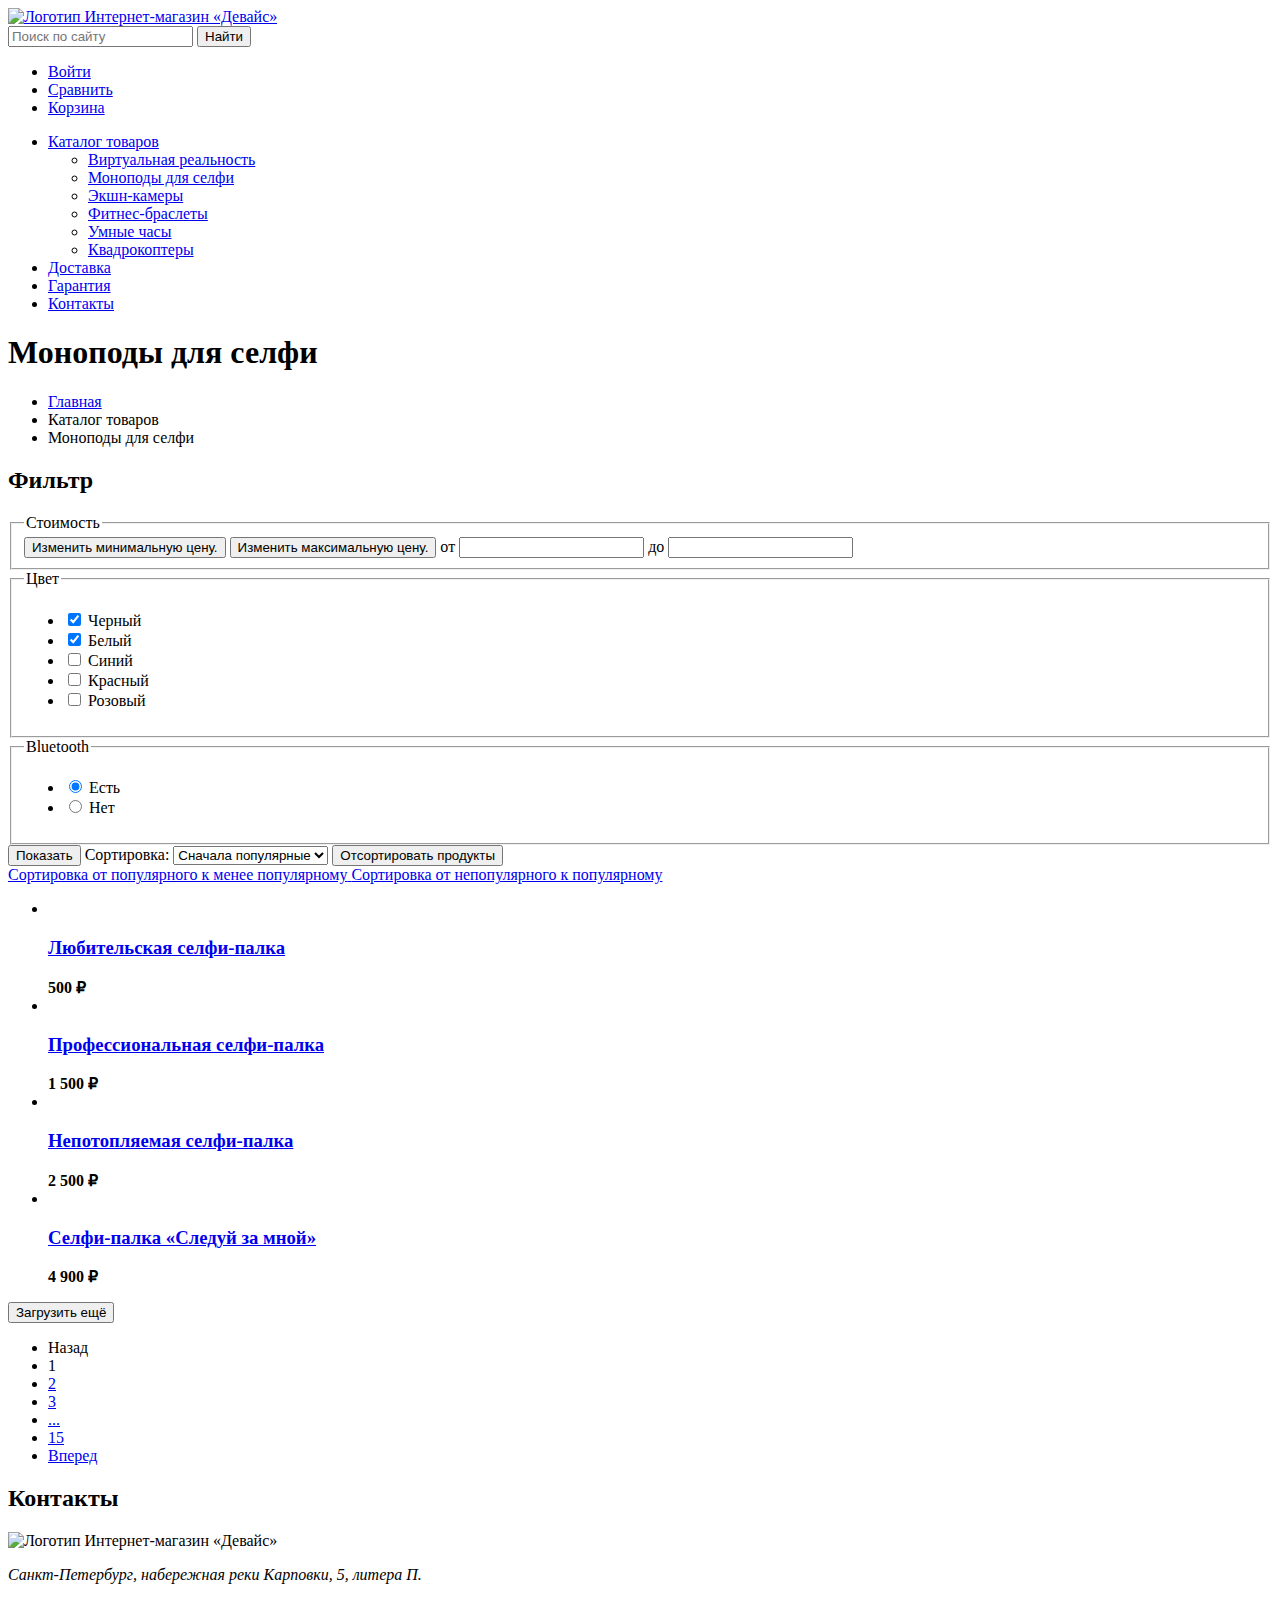
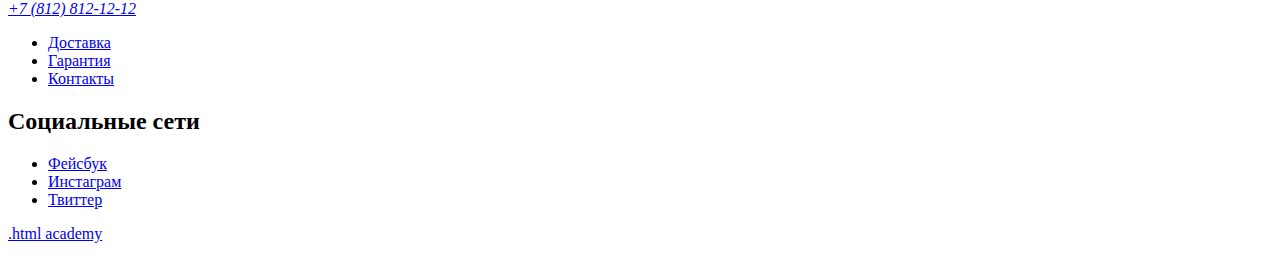
==== catalog.html @ d00ef2ab "Добавление разметки внутренней страницы" ====
<!DOCTYPE html>
<html lang="ru">
  <head>
    <meta charset="utf-8">
    <title>Каталог</title>
  </head>
  <body>
    <header>
      <a class="navigation-logo" href="index.html">
          <img class="page-header-logo" src="" alt="Логотип Интернет-магазин «Девайс»">
        </a>
      <div class="user-menu"> 
        <form>
          <input type="text" name="search" method="get" placeholder="Поиск по сайту">
          <button type="submit">Найти</button>
        </form>
        <ul>
          <li><a href="#">Войти</a></li>
          <li><a href="#">Сравнить</a></li>
          <li><a href="#">Корзина</a></li>
        </ul>
      </div>
      <nav class="main-menu">
        <ul>
          <li><a href="#">Каталог товаров</a></li>
            <ul>
              <li><a href="#">Виртуальная реальность</a></li>
              <li><a href="#">Моноподы для cелфи</a></li>
              <li><a href="#">Экшн-камеры</a></li>
              <li><a href="#">Фитнес-браслеты</a></li>
              <li><a href="#">Умные часы</a></li>
              <li><a href="#">Квадрокоптеры</a></li>
            </ul>
          <li><a href="#">Доставка</a></li>
          <li><a href="#">Гарантия</a></li>
          <li><a href="#">Контакты</a></li>
        </ul>
      </nav>
    </header>
    <main class="main-inner">
        <header class="inner-header">
            <h1 class="inner-header-title">Моноподы для селфи</h1>
            <ul class="breadcrumbs">
                <li class="breadcrumbs-item">
                  <a class="breadcrumbs-link" href="index.html">Главная</a>
                </li>
                <li class="breadcrumbs-item">
                  <a class="breadcrumbs-link">Каталог товаров</a>
                </li>
                <li class="breadcrumbs-item">
                    <a class="breadcrumbs-link">Моноподы для селфи</a>
                  </li>
              </ul>
          </header>
          <section class="catalog-products">
            <h2 class="filter">Фильтр</h2>
            <form class="catalog-filter" action="https://echo.htmlacademy.ru/" method="get">
                <fieldset class="catalog-filter-group">
                  <legend class="catalog-filter-title">Стоимость</legend>
                  <button class="range-toggle toggle-min" type="button">
                    <span class="visually-hidden">Изменить минимальную цену.</span>
                  </button>
                  <button class="range-toggle toggle-max" type="button">
                    <span class="visually-hidden">Изменить максимальную цену.</span>
                  </button>
      
                  <label class="catalog-filter-label">
                    от <input class="catalog-filter-input" type="number" name="min-price">
                  </label>
      
                  <label class="catalog-filter-label">
                    до <input class="catalog-filter-input" type="number" name="max-price">
                  </label>
                </fieldset>      
                <fieldset class="catalog-filter-group">
                  <legend class="catalog-filter-title">Цвет</legend>
                  <ul class="catalog-filter-list">
                    <li class="catalog-filter-item">
                      <label class="control">
                        <input class="visually-hidden control-input" type="checkbox" name="black" checked>
                        <span class="control-mark"></span>
                    <span class="control-label">Черный</span>
                      </label>
                    </li>
                    <li class="catalog-filter-item">
                      <label class="control">
                        <input class="visually-hidden control-input" type="checkbox" name="white" checked>
                        <span class="control-mark"></span>
                    <span class="control-label">Белый</span>
                      </label>
                    </li>
                    <li class="catalog-filter-item">
                      <label class="control">
                        <input class="visually-hidden control-input" type="checkbox" name="blue">
                        <span class="control-mark"></span>
                    <span class="control-label">Синий</span>
                      </label>
                    </li>
                    <li class="catalog-filter-item">
                      <label class="control">
                        <input class="visually-hidden control-input" type="checkbox" name="red">
                        <span class="control-mark"></span>
                    <span class="control-label">Красный</span>
                      </label>
                    </li>
                    <li class="catalog-filter-item">
                      <label class="control">
                        <input class="visually-hidden control-input" type="checkbox" name="pink">
                        <span class="control-mark"></span>
                    <span class="control-label">Розовый</span>
                      </label>
                    </li>
                  </ul>
                </fieldset>      
                <fieldset class="catalog-filter-group">
                  <legend class="catalog-filter-title">Bluetooth</legend>
                  <ul class="catalog-filter-list">
                    <li class="catalog-filter-item">
                      <label class="control">
                        <input class="visually-hidden control-input" type="radio" name="product-group" value="present" checked>
                        <span class="control-mark"></span>
                        <span class="control-label">Есть</span>
                      </label>
                    </li>
                    <li class="catalog-filter-item">
                      <label class="control">
                        <input class="visually-hidden control-input" type="radio" name="product-group" value="absent">
                        <span class="control-mark"></span>
                        <span class="control-label">Нет</span>
                      </label>
                    </li>
                  </ul>
                </fieldset>      
                <button class="button" type="submit">Показать</button>
                <form class="sorting-type">
                    <label class="visually-hidden" for="sorting">Сортировка:</label>
                    <select class="select-control" id="sorting" name="sorting">
                      <option value="popular">Сначала популярные</option>
                      <option value="cheap">Сначала дешёвое</option>
                      <option value="expensive">Сначала дорогое</option>
                    </select>
                    <button class="visually-hidden" type="submit">Отсортировать продукты</button>
                  </form>
                  <a href="#" class="button button-light">
                    <span class="visually-hidden">Сортировка от популярного к менее популярному</span>
                  </a>
                  <a class="button" href="#">
                    <span class="visually-hidden">Сортировка от непопулярного к популярному</span>
                  </a>
                  <ul class="product-list">
                    <li class="product-card">
                      <a class="product-card-link" href="product.html">
                        <img class="product-card-image" src="" alt="">
                        <h3 class="product-card-title">Любительская селфи-палка</h3>
                      </a>
                      <b class="product-card-price">500 ₽</b>
                    </li>
                    <li class="product-card">
                      <a class="product-card-link" href="#">
                        <img class="product-card-image" src="" alt="">
                        <h3 class="product-card-title">Профессиональная селфи-палка</h3>
                      </a>
                      <b class="product-card-price">1 500 ₽</b>
                    </li>
                    <li class="product-card">
                      <a class="product-card-link" href="#">
                        <img class="product-card-image" src="" alt="">
                        <h3 class="product-card-title">Непотопляемая селфи-палка</h3>
                      </a>
                      <b class="product-card-price">2 500 ₽</b>
                    </li>
                    <li class="product-card">
                      <a class="product-card-link" href="#">
                        <img class="product-card-image" src="" alt="">
                        <h3 class="product-card-title">Селфи-палка «Следуй за мной»</h3>
                      </a>
                      <b class="product-card-price">4 900 ₽</b>
                    </li>
                  </ul>
                  <button class="button pagination-show-more" type="button">Загрузить ещё</button>
                  <ul class="pagination">
                    <li class="pagination-item">
                      <a class="pagination-link pagination-prev pagination-disabled">
                        <span class="visually-hidden">Назад</span>
                      </a>
                    </li>
                    <li class="pagination-item">
                      <a class="pagination-link pagination-current">1</a>
                    </li>
                    <li class="pagination-item">
                      <a class="pagination-link" href="#">2</a>
                    </li>
                    <li class="pagination-item">
                      <a class="pagination-link" href="#">3</a>
                    </li>
                    <li class="pagination-item">
                      <a class="pagination-link" href="#">...</a>
                    </li>
                    <li class="pagination-item">
                      <a class="pagination-link" href="#">15</a>
                    </li>
                    <li class="pagination-item">
                      <a class="pagination-link pagination-next" href="#">
                        <span class="visually-hidden">Вперед</span>
                      </a>
                    </li>
                  </ul>
          </section>
    </main>      
    <footer class="page-footer">
      <section class="footer-contacts">
        <h2 class="visually-hidden">Контакты</h2>
        <img class="footer-contacts-logo" src="" alt="Логотип Интернет-магазин «Девайс»">
        <address class="footer-contacts-address">
          <p class="about-text">Санкт-Петербург, набережная реки Карповки, 5, литера П.</p>
          <a class="contacts-phone" href="tel:88128121212">+7 (812) 812-12-12</a>
        </address>
      </section>
      <section class="footer-menu">
        <ul>
          <li><a href="#">Доставка</a></li>
          <li><a href="#">Гарантия</a></li>
          <li><a href="#">Контакты</a></li>
        </ul>
      </section>
      <section class="footer-social">
        <h2 class="visually-hidden">Социальные сети</h2>
        <ul class="footer-social-list">
          <li class="footer-social-item">
            <a class="button" href="#">
              <span class="visually-hidden">Фейсбук</span>
            </a>
          </li>          
          <li class="footer-social-item">
            <a class="button" href="#">
              <span class="visually-hidden">Инстаграм</span>
            </a>
          </li>          
          <li class="footer-social-item">
            <a class="button" href="#">
              <span class="visually-hidden">Твиттер</span>
            </a>
          </li>
        </ul>
        <p class="about-text"><a class="htmlacademy-link" href="https://htmlacademy.ru/">.html academy</a></p>
      </section>
    </footer>
  </body>
</html>
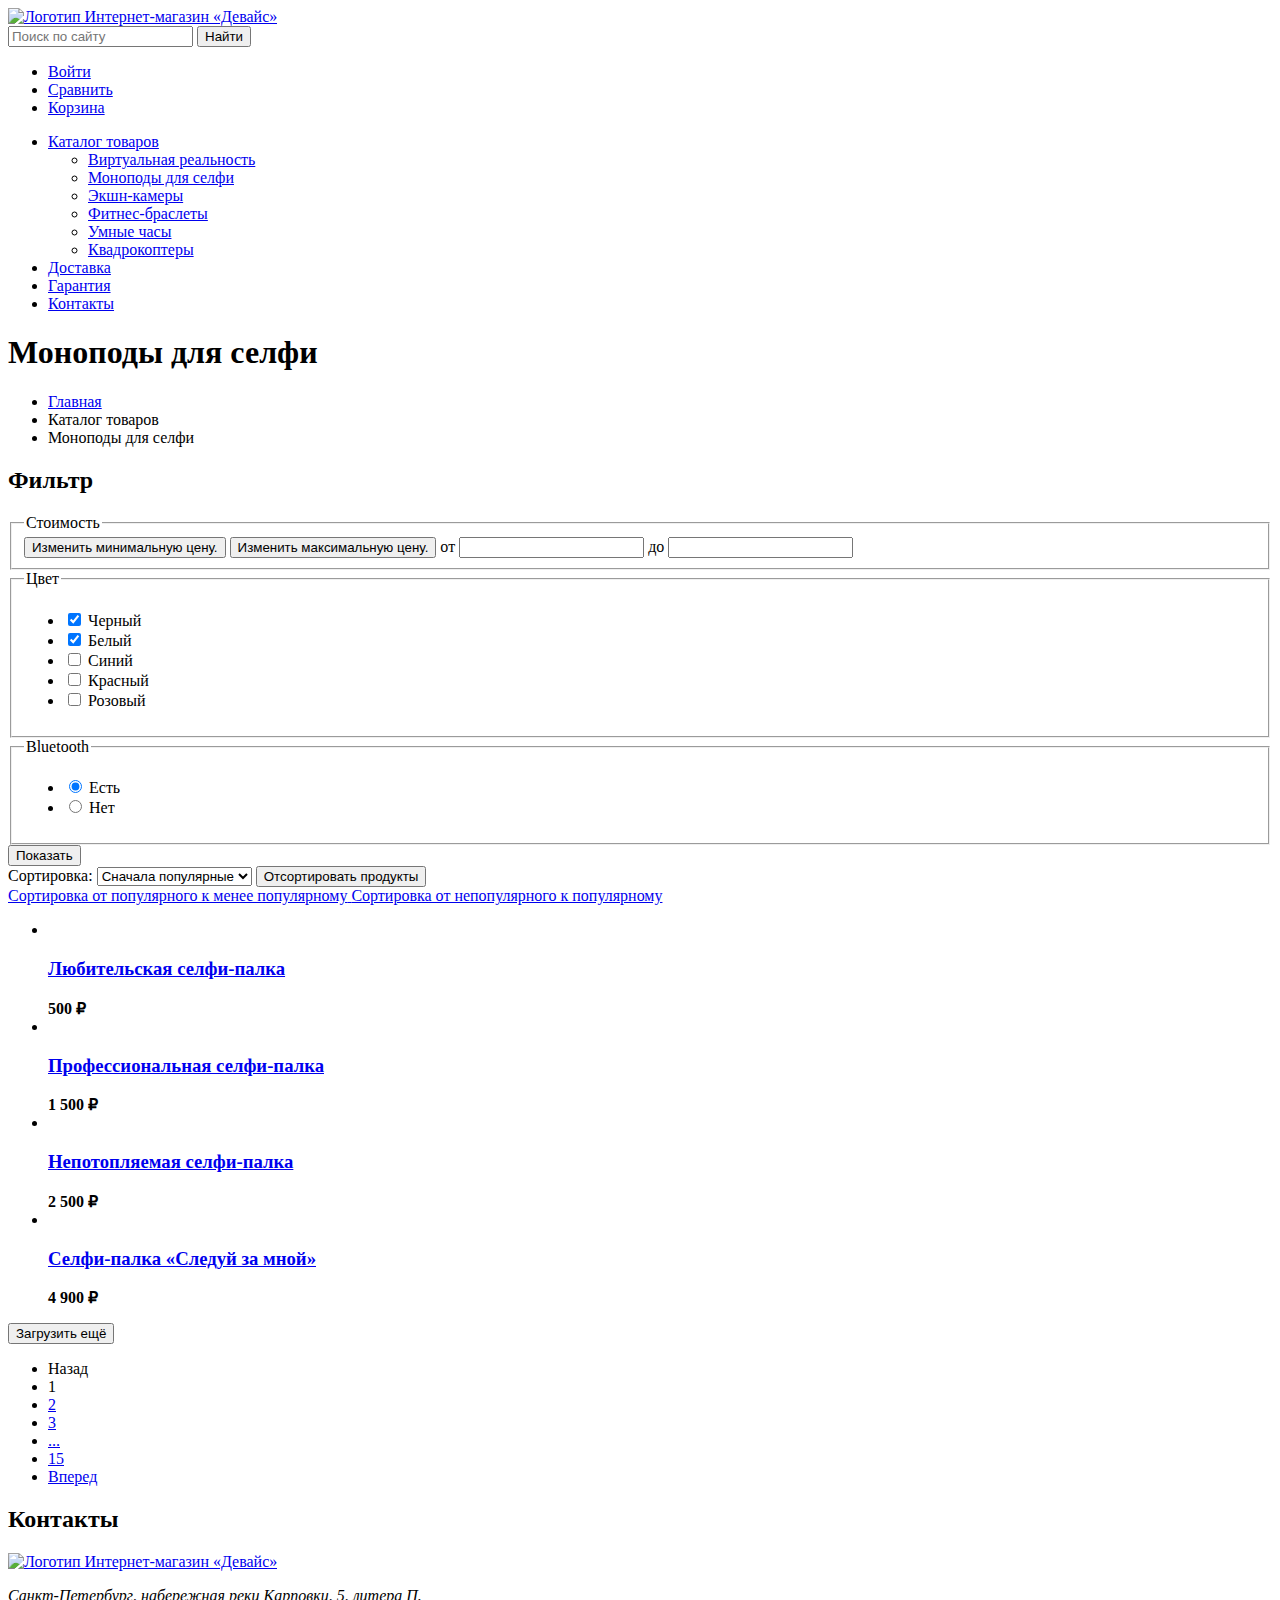
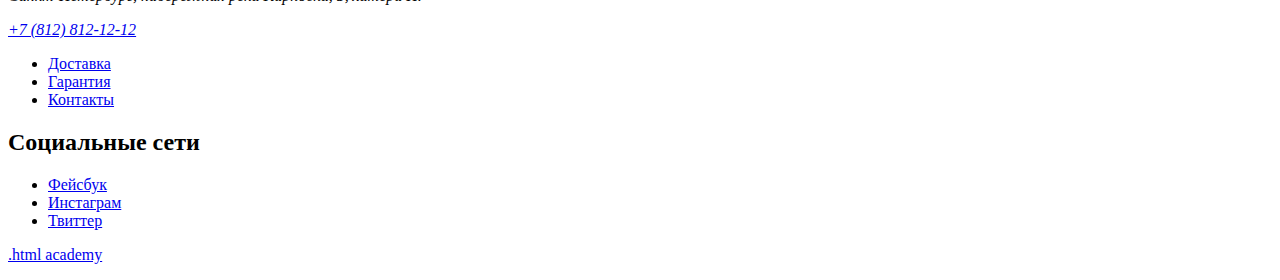
==== commit 7fd76ecc: "разметка внутренней страницы" ====
--- a/catalog.html
+++ b/catalog.html
@@ -11,7 +11,7 @@
         </a>
       <div class="user-menu"> 
         <form>
-          <input type="text" name="search" method="get" placeholder="Поиск по сайту">
+          <input type="search" name="search" placeholder="Поиск по сайту">
           <button type="submit">Найти</button>
         </form>
         <ul>
@@ -22,7 +22,7 @@
       </div>
       <nav class="main-menu">
         <ul>
-          <li><a href="#">Каталог товаров</a></li>
+          <li><a href="#">Каталог товаров</a>
             <ul>
               <li><a href="#">Виртуальная реальность</a></li>
               <li><a href="#">Моноподы для cелфи</a></li>
@@ -30,7 +30,7 @@
               <li><a href="#">Фитнес-браслеты</a></li>
               <li><a href="#">Умные часы</a></li>
               <li><a href="#">Квадрокоптеры</a></li>
-            </ul>
+            </ul></li>
           <li><a href="#">Доставка</a></li>
           <li><a href="#">Гарантия</a></li>
           <li><a href="#">Контакты</a></li>
@@ -132,6 +132,7 @@
                   </ul>
                 </fieldset>      
                 <button class="button" type="submit">Показать</button>
+              </form>
                 <form class="sorting-type">
                     <label class="visually-hidden" for="sorting">Сортировка:</label>
                     <select class="select-control" id="sorting" name="sorting">
@@ -210,7 +211,9 @@
     <footer class="page-footer">
       <section class="footer-contacts">
         <h2 class="visually-hidden">Контакты</h2>
-        <img class="footer-contacts-logo" src="" alt="Логотип Интернет-магазин «Девайс»">
+        <a class="navigation-logo" href="index.html">
+          <img class="page-header-logo" src="" alt="Логотип Интернет-магазин «Девайс»">
+        </a>
         <address class="footer-contacts-address">
           <p class="about-text">Санкт-Петербург, набережная реки Карповки, 5, литера П.</p>
           <a class="contacts-phone" href="tel:88128121212">+7 (812) 812-12-12</a>
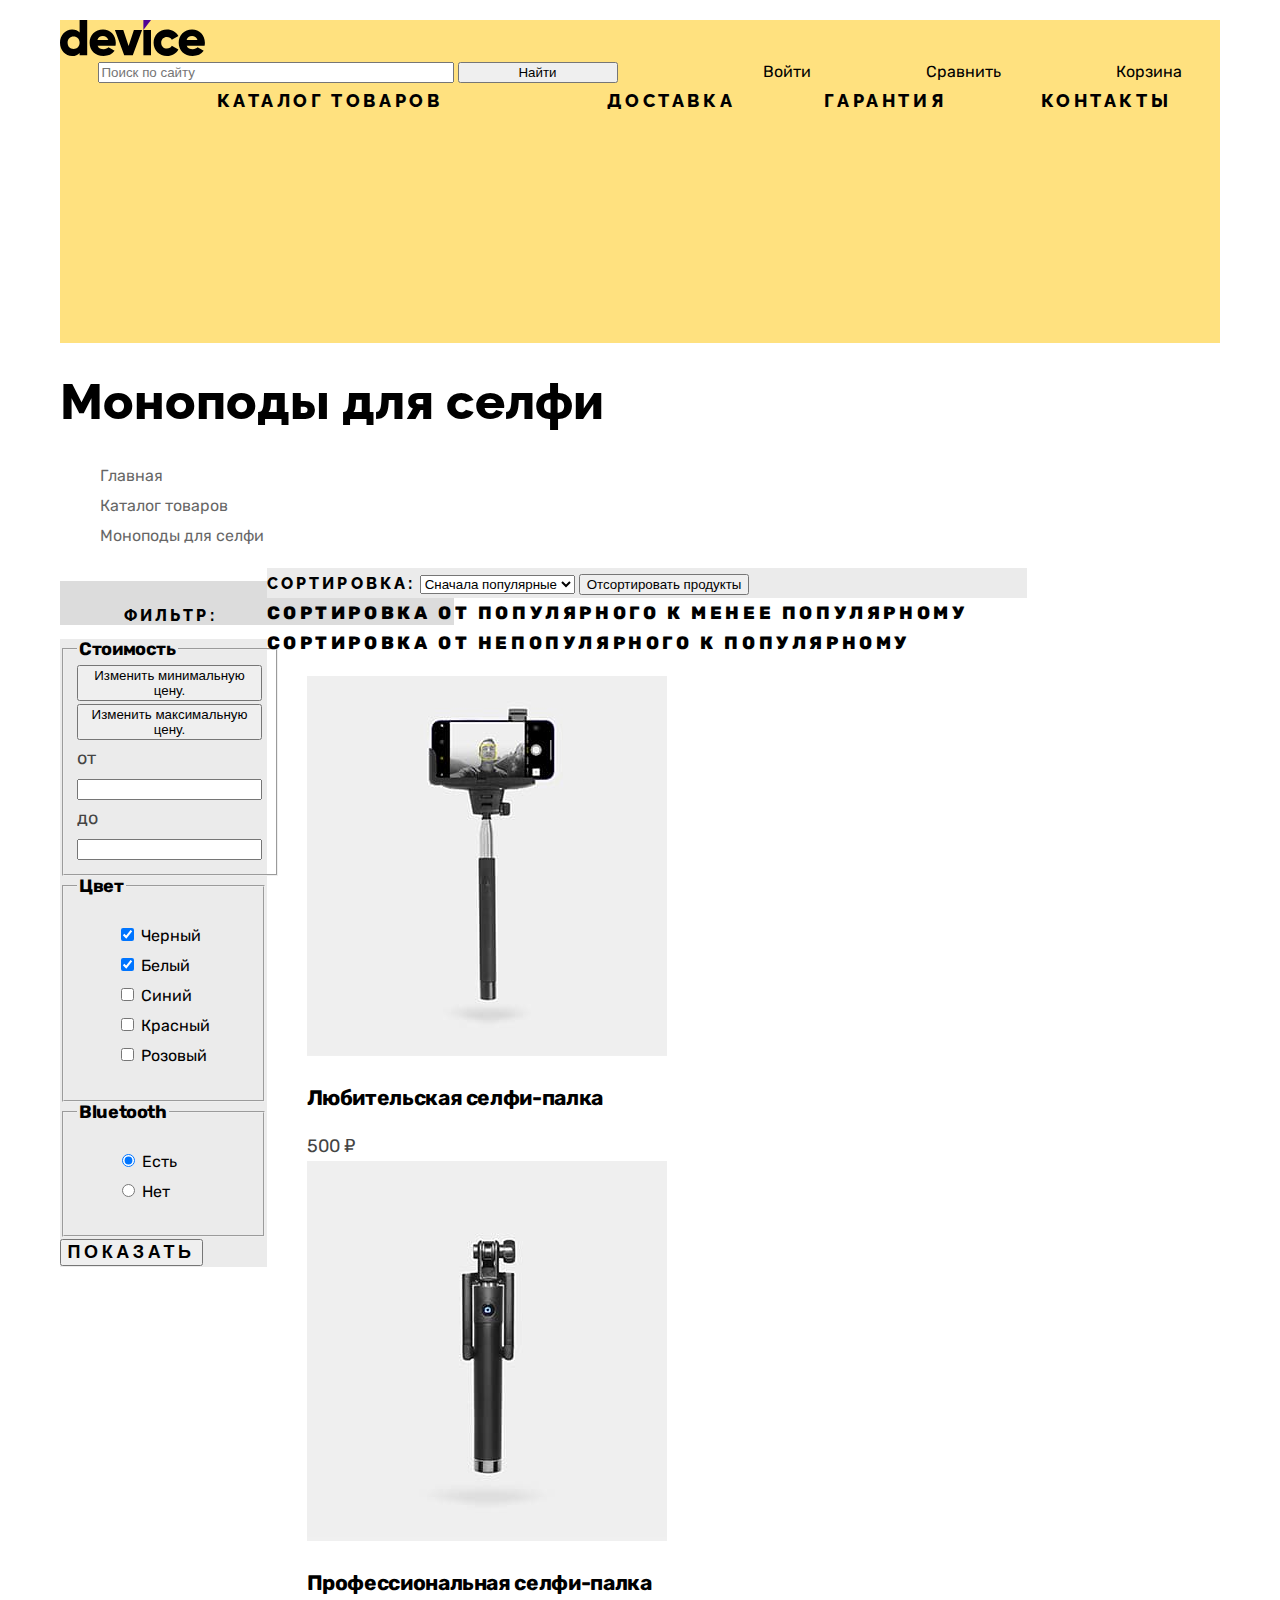
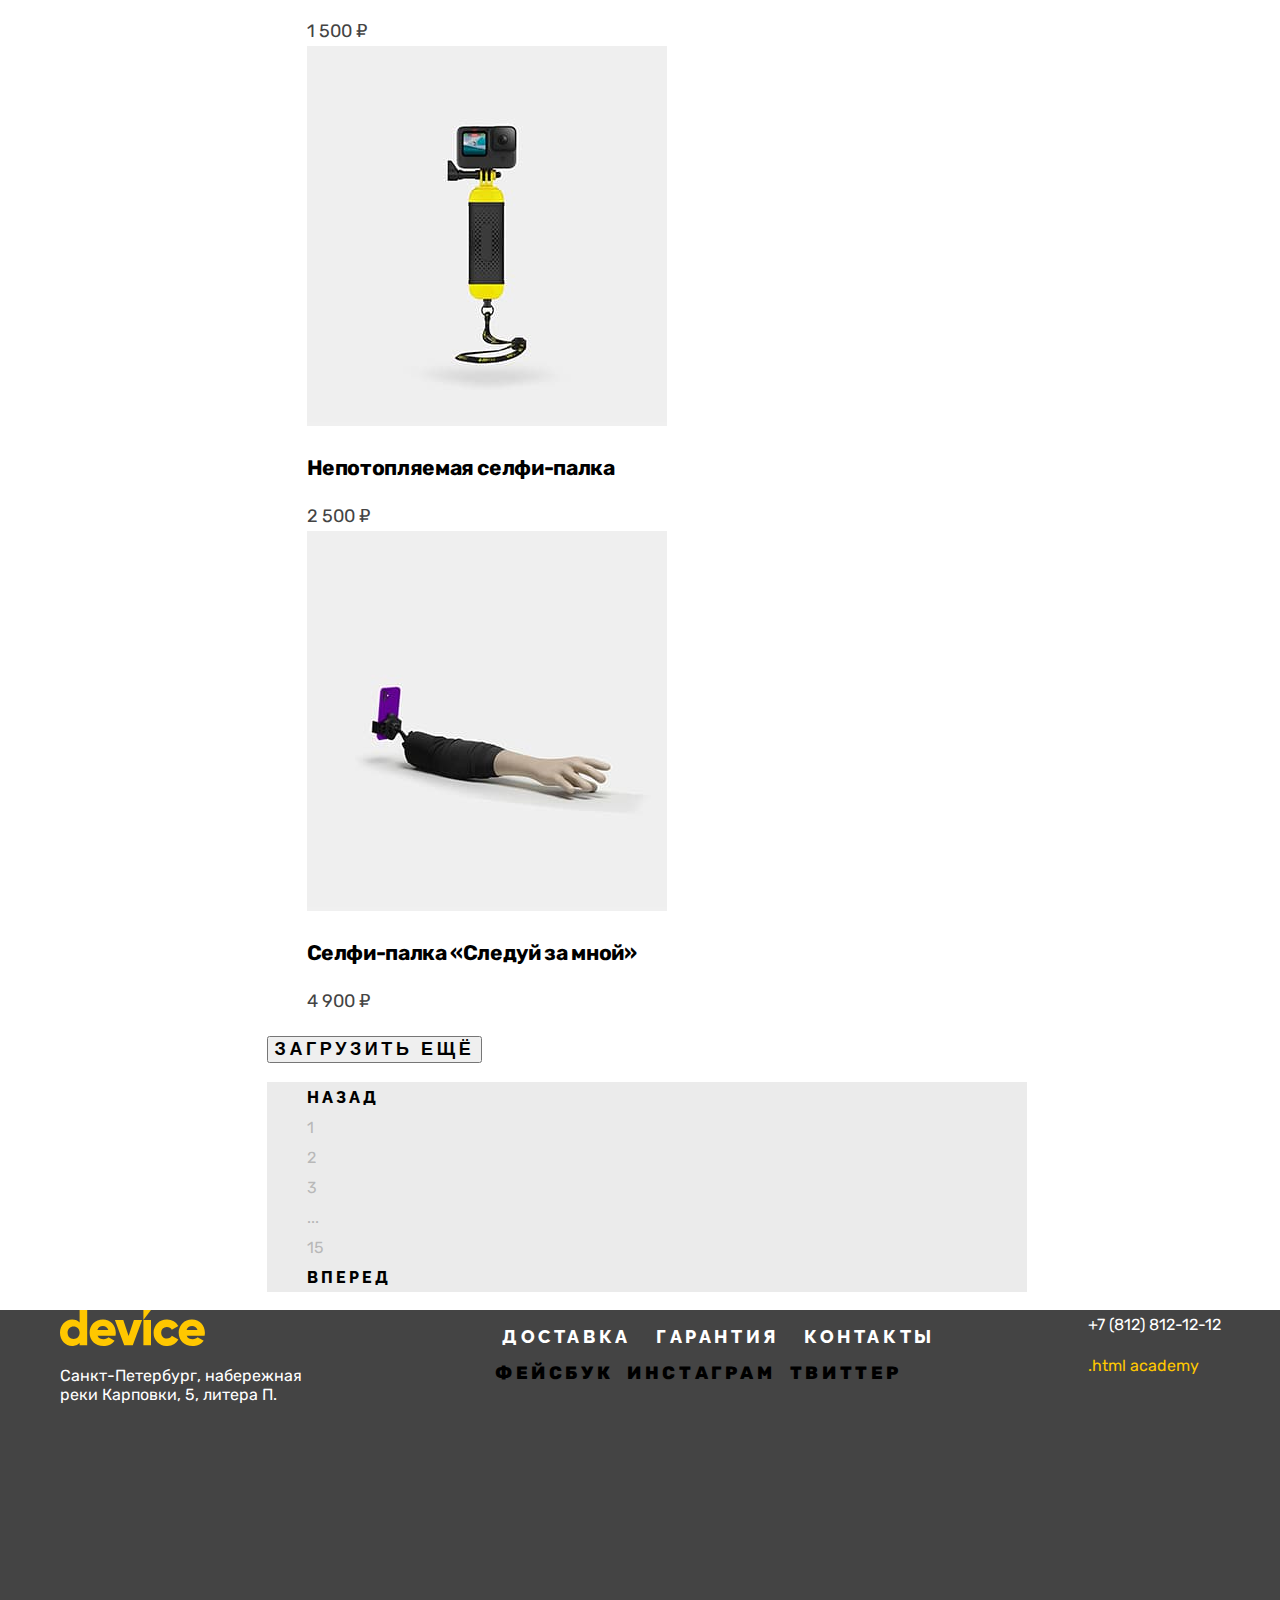
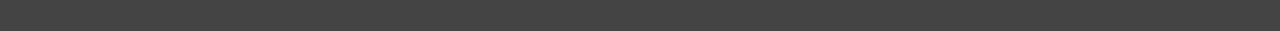
==== commit 56dee6f1: "Сетка страницы и крупных блоков на флексах для главной страницы, страницы каталога" ====
--- a/catalog.html
+++ b/catalog.html
@@ -2,42 +2,70 @@
 <html lang="ru">
   <head>
     <meta charset="utf-8">
+    <link rel="stylesheet" href="css/styles.css">
     <title>Каталог</title>
   </head>
   <body>
-    <header>
-      <a class="navigation-logo" href="index.html">
-          <img class="page-header-logo" src="" alt="Логотип Интернет-магазин «Девайс»">
-        </a>
-      <div class="user-menu"> 
-        <form>
+    <header class="page-header">
+      <div class="navigation"> 
+      <a class="page-header_logo" href="index.html">
+        <img class="page-header_logo" src="img/header/logo-header.svg" width="145" height="36" alt="Логотип Интернет-магазин «Девайс»"></a>
+      <div class="user-menu">
+    
+        <form class="search">
           <input type="search" name="search" placeholder="Поиск по сайту">
           <button type="submit">Найти</button>
         </form>
-        <ul>
-          <li><a href="#">Войти</a></li>
-          <li><a href="#">Сравнить</a></li>
-          <li><a href="#">Корзина</a></li>
+        <ul class="navigation-list">
+          <li class="navigation-item">
+            <a class="navigation-link" href="#">Войти</a>
+          </li>
+          <li class="navigation-item">
+            <a class="navigation-link" href="#">Сравнить</a>
+          </li>
+          <li class="navigation-item">
+            <a class="navigation-link" href="#">Корзина</a>
+          </li>
         </ul>
       </div>
-      <nav class="main-menu">
-        <ul>
-          <li><a href="#">Каталог товаров</a>
-            <ul>
-              <li><a href="#">Виртуальная реальность</a></li>
-              <li><a href="#">Моноподы для cелфи</a></li>
-              <li><a href="#">Экшн-камеры</a></li>
-              <li><a href="#">Фитнес-браслеты</a></li>
-              <li><a href="#">Умные часы</a></li>
-              <li><a href="#">Квадрокоптеры</a></li>
+      <nav class="main-container main-menu">
+        <ul class="main-menu-list">
+          <li class="main-menu-item head-sub"><a class="main-menu-link" href="catalog.html">Каталог товаров</a>
+            <ul class="sub-menu-list">
+              <li class="sub-menu-item">
+                <a class="sub-menu-link" href="#">Виртуальная реальность</a>
+              </li>
+              <li class="sub-menu-item">
+                <a class="sub-menu-link" href="#">Моноподы для cелфи</a>
+              </li>
+              <li class="sub-menu-item">
+                <a class="sub-menu-link" href="#">Экшн-камеры</a>
+              </li>
+              <li class="sub-menu-item">
+                <a class="sub-menu-link" href="#">Фитнес-браслеты</a>
+              </li>
+              <li class="sub-menu-item">
+                <a class="sub-menu-link" href="#">Умные часы</a>
+              </li>
+              <li class="sub-menu-item">
+                <a class="sub-menu-link" href="#">Квадрокоптеры</a>
+              </li>
             </ul></li>
-          <li><a href="#">Доставка</a></li>
-          <li><a href="#">Гарантия</a></li>
-          <li><a href="#">Контакты</a></li>
+          <li class="main-menu-item">
+            <a class="main-menu-link" href="#">Доставка</a>
+          </li>
+          <li class="main-menu-item">
+            <a class="main-menu-link" href="#">Гарантия</a>
+          </li>
+          <li class="main-menu-item">
+            <a class="main-menu-link" href="#">Контакты</a>
+          </li>
         </ul>
       </nav>
+    </div>
     </header>
     <main class="main-inner">
+      <div class="page-container">
         <header class="inner-header">
             <h1 class="inner-header-title">Моноподы для селфи</h1>
             <ul class="breadcrumbs">
@@ -53,7 +81,8 @@
               </ul>
           </header>
           <section class="catalog-products">
-            <h2 class="filter">Фильтр</h2>
+            <div class="catalog-left-column">
+            <h2 class="filter">Фильтр:</h2>
             <form class="catalog-filter" action="https://echo.htmlacademy.ru/" method="get">
                 <fieldset class="catalog-filter-group">
                   <legend class="catalog-filter-title">Стоимость</legend>
@@ -133,8 +162,10 @@
                 </fieldset>      
                 <button class="button" type="submit">Показать</button>
               </form>
+            </div>
+              <div class="catalog-right-column">
                 <form class="sorting-type">
-                    <label class="visually-hidden" for="sorting">Сортировка:</label>
+                    <label class="sorting-title" for="sorting">Сортировка:</label>
                     <select class="select-control" id="sorting" name="sorting">
                       <option value="popular">Сначала популярные</option>
                       <option value="cheap">Сначала дешёвое</option>
@@ -150,40 +181,39 @@
                   </a>
                   <ul class="product-list">
                     <li class="product-card">
-                      <a class="product-card-link" href="product.html">
-                        <img class="product-card-image" src="" alt="">
+                      <a class="product-card-link" href="#">
+                        <img class="product-card-image" src="img/catalog/product-1.jpg" width="360" height="380" alt="Любительская селфи-палка">
                         <h3 class="product-card-title">Любительская селфи-палка</h3>
                       </a>
                       <b class="product-card-price">500 ₽</b>
                     </li>
                     <li class="product-card">
                       <a class="product-card-link" href="#">
-                        <img class="product-card-image" src="" alt="">
+                        <img class="product-card-image" src="img/catalog/product-2.jpg" width="360" height="380" alt="Профессиональная селфи-палка">
                         <h3 class="product-card-title">Профессиональная селфи-палка</h3>
                       </a>
                       <b class="product-card-price">1 500 ₽</b>
                     </li>
                     <li class="product-card">
                       <a class="product-card-link" href="#">
-                        <img class="product-card-image" src="" alt="">
+                        <img class="product-card-image" src="img/catalog/product-3.jpg" width="360" height="380" alt="Непотопляемая селфи-палка">
                         <h3 class="product-card-title">Непотопляемая селфи-палка</h3>
                       </a>
                       <b class="product-card-price">2 500 ₽</b>
                     </li>
                     <li class="product-card">
                       <a class="product-card-link" href="#">
-                        <img class="product-card-image" src="" alt="">
+                        <img class="product-card-image" src="img/catalog/product-4.jpg" width="360" height="380" alt="Селфи-палка «Следуй за мной»">
                         <h3 class="product-card-title">Селфи-палка «Следуй за мной»</h3>
                       </a>
                       <b class="product-card-price">4 900 ₽</b>
                     </li>
                   </ul>
                   <button class="button pagination-show-more" type="button">Загрузить ещё</button>
+                  <div class="">
                   <ul class="pagination">
                     <li class="pagination-item">
-                      <a class="pagination-link pagination-prev pagination-disabled">
-                        <span class="visually-hidden">Назад</span>
-                      </a>
+                      <a class="pagination-link pagination-prev pagination-disabled">Назад</a>
                     </li>
                     <li class="pagination-item">
                       <a class="pagination-link pagination-current">1</a>
@@ -201,52 +231,59 @@
                       <a class="pagination-link" href="#">15</a>
                     </li>
                     <li class="pagination-item">
-                      <a class="pagination-link pagination-next" href="#">
-                        <span class="visually-hidden">Вперед</span>
-                      </a>
-                    </li>
-                  </ul>
+                      <a class="pagination-link pagination-next" href="#">Вперед</a>
+                    </li>
+                  </ul>
+                </div>
+              </div>
           </section>
+        </div>
     </main>      
     <footer class="page-footer">
-      <section class="footer-contacts">
-        <h2 class="visually-hidden">Контакты</h2>
-        <a class="navigation-logo" href="index.html">
-          <img class="page-header-logo" src="" alt="Логотип Интернет-магазин «Девайс»">
-        </a>
-        <address class="footer-contacts-address">
-          <p class="about-text">Санкт-Петербург, набережная реки Карповки, 5, литера П.</p>
-          <a class="contacts-phone" href="tel:88128121212">+7 (812) 812-12-12</a>
-        </address>
-      </section>
-      <section class="footer-menu">
-        <ul>
-          <li><a href="#">Доставка</a></li>
-          <li><a href="#">Гарантия</a></li>
-          <li><a href="#">Контакты</a></li>
-        </ul>
-      </section>
-      <section class="footer-social">
-        <h2 class="visually-hidden">Социальные сети</h2>
-        <ul class="footer-social-list">
-          <li class="footer-social-item">
-            <a class="button" href="#">
-              <span class="visually-hidden">Фейсбук</span>
-            </a>
-          </li>          
-          <li class="footer-social-item">
-            <a class="button" href="#">
-              <span class="visually-hidden">Инстаграм</span>
-            </a>
-          </li>          
-          <li class="footer-social-item">
-            <a class="button" href="#">
-              <span class="visually-hidden">Твиттер</span>
-            </a>
-          </li>
-        </ul>
-        <p class="about-text"><a class="htmlacademy-link" href="https://htmlacademy.ru/">.html academy</a></p>
-      </section>
-    </footer>
+      <div class="page-footer-container">
+     <section class="footer-contacts">
+       <h2 class="visually-hidden">Контакты</h2>
+       <a class="page-header_logo" href="index.html"><img src="img/logo-footer.svg" width="145" height="36" alt="Логотип Интернет-магазин «Девайс»"></a>
+       <address class="footer-contacts-address">
+         <p class="about-text">Санкт-Петербург, набережная реки Карповки, 5, литера П.</p>
+       </address>
+     </section>
+     <div>
+     <section class="footer-menu">
+       <ul class="footer-menu-list">
+         <li class="footer-menu-item"><a class="footer-menu-link" href="#">Доставка</a></li>
+         <li class="footer-menu-item"><a class="footer-menu-link" href="#">Гарантия</a></li>
+         <li class="footer-menu-item"><a class="footer-menu-link" href="#">Контакты</a></li>
+       </ul>
+     </section>
+     <section class="footer-social">
+       <h2 class="visually-hidden">Социальные сети</h2>
+       <ul class="footer-social-list">
+         <li class="footer-social-item">
+           <a class="button" href="#">
+             <span class="visually-hidden">Фейсбук</span>
+           </a>
+         </li>          
+         <li class="footer-social-item">
+           <a class="button" href="#">
+             <span class="visually-hidden">Инстаграм</span>
+           </a>
+         </li>          
+         <li class="footer-social-item">
+           <a class="button" href="#">
+             <span class="visually-hidden">Твиттер</span>
+           </a>
+         </li>
+       </ul>
+     </section>
+     </div>
+     <div>
+       <address class="footer-contacts-phone">
+         <a class="contacts-phone-footer" href="tel:88128121212">+7 (812) 812-12-12</a>
+       </address>
+       <p class="about-text"><a class="htmlacademy-link" href="https://htmlacademy.ru/">.html academy</a></p>
+   </div>
+ </div>
+   </footer>
   </body>
 </html>
--- a/css/styles.css
+++ b/css/styles.css
@@ -0,0 +1,529 @@
+@font-face {
+    font-family: Raleway;
+    font-style: normal;
+    font-weight: 800;
+    src: url("../fonts/raleway/raleway-800.woff2") format("woff2");
+    font-display: swap;
+}
+  
+@font-face {
+    font-family: Rubik;
+    font-style: normal;
+    font-weight: 400;
+    src: url("../fonts/rubik/rubik-400.woff2") format("woff2");
+    font-display: swap;
+}     
+     
+@font-face {
+font-family: Rubik;
+font-style: normal;
+font-weight: 700;
+src: url("../fonts/rubik/rubik-700.woff2") format("woff2");
+font-display: swap;
+}
+
+@font-face {
+    font-family: Rubik;
+    font-style: normal;
+    font-weight: 800;
+    src: url("../fonts/rubik/rubik-800.woff2") format("woff2");
+    font-display: swap;
+}
+
+html {
+    height: 100%;
+}
+
+body {
+    font-family: Rubik, sans-serif;
+    font-size: 18px;
+    line-height: 30px;
+    background-color: #FFFFFF;
+    color: #444444;
+    margin: 0;
+    display: flex;
+    flex-direction: column;
+    min-height: 100%;
+}
+
+.main-container,
+ {
+    flex-grow: 1;
+}
+
+.navigation {
+    display: flex;
+    width: 1160px;
+    height: 323px;
+    margin: 20px auto 0;
+    background: #FFE17F;
+    flex-direction: column;
+}
+
+.page-header_logo {
+    display: block;
+}
+
+.user-menu {
+    display: flex;
+    margin: 0 auto;
+}
+
+.wrapper {
+    font-size: 0;
+}
+
+.main-menu-list {
+    display: flex;
+    margin: 0 auto;
+    width: 1041px;
+}
+
+.main-menu-list li:hover .sub-menu-list{
+    display: flex;
+    flex-direction: column;
+  }
+
+.sub-menu-list {
+    display: none;
+} 
+.search {
+    width: 550px;
+}
+.search input {
+    width: 356px;
+    margin: 0;
+}
+
+.search button {
+    width: 160px;
+    margin: 0;
+}
+
+.navigation-list {
+    display: flex;
+    margin: 0;
+    padding: 0;
+    width: 535px; 
+}
+
+.navigation-item {
+    margin-left: auto;
+}
+
+.page-header {
+    color: #000000;
+}
+
+.main-menu-item {
+    width: 140px;
+    margin-left: auto;
+}
+
+.head-sub {
+width: 236px;
+margin-right: auto;
+}
+
+.main-menu-link {
+    font-family: Raleway, sans-serif;
+    font-style: normal;
+    font-weight: 800;
+    font-size: 18px;
+    line-height: 21px;
+    letter-spacing: 0.2em;
+    text-transform: uppercase;
+    text-decoration: none;
+    color: #000000;
+
+    margin: 0;
+    padding: 0;
+}
+.sub-menu-link {
+    font-style: normal;
+    font-weight: normal;
+    font-size: 16px;
+    line-height: 18px; 
+    color: #000000;
+    text-transform: none;
+    letter-spacing: 0;
+    text-decoration: none;
+}
+
+ h2.visually-hidden {
+    display: none;
+}
+
+.navigation-link {
+    font-family: Rubik, sans-serif;
+    font-weight: normal;
+    font-size: 16px;
+    line-height: 19px;
+    color: #000000;
+    text-decoration: none;
+}
+
+.item-numder {
+    font-weight: 800;
+    font-size: 180px;
+    color: #FFFFFF;
+    margin: 0;
+    width: 250px;
+    height: 135px;
+    margin-left: auto;
+}
+
+.item {
+    display: flex;
+}
+
+.slider-image {
+    display: block;
+}
+
+.item-title {
+    margin: 0;
+    width: 560px;
+    height: 110px;
+}
+
+.page-container {
+    width: 1161px;
+    margin: 0 auto;
+}
+
+.description {
+    font-size: 16px;
+}
+
+.value {
+    font-size: 36px;
+    line-height: 30px;
+    color: #000000;
+}
+
+.categories-list {
+    display: flex;
+    padding: 0;
+    justify-content: space-between;
+
+}
+
+.categories-item {
+    width: 160px;
+}
+
+.categories-link {
+    font-family: Raleway, sans-serif;
+    font-style: normal;
+    font-weight: 800;
+    font-size: 18px;
+    line-height: 24px;
+    letter-spacing: -0.02em;
+    color: #000000;
+    text-decoration: none;
+}
+
+.item-title, 
+.support-title, 
+.about-title, 
+.contacts-title, 
+.page-footer-title,
+.inner-header-title {
+    font-family: Raleway, sans-serif;
+    font-weight: 800;
+    font-size: 50px;
+    line-height: 50px;
+    color: #000000;
+}
+
+.button,
+.support-nav {
+font-size: 18px;
+line-height: 21px;
+letter-spacing: 0.2em;
+text-transform: uppercase;
+text-decoration: none;
+font-weight: 800;
+color:#000000;
+}
+
+.support-container {
+    display: flex;
+}
+
+.support-nav {
+    width: 280px;
+    padding: 81px 0;
+    display: flex;
+    flex-direction: column;
+    justify-content: space-between;
+
+}
+
+.support-btn-1, 
+.support-btn-2,
+.support-btn-3 {
+    display: none;
+}
+
+.delivery {
+    height: 100px;
+    margin-top: 90px;
+}
+
+.delivery .button {
+    padding-top: 37px;
+    padding-bottom: 43px;
+    width: 1160px;
+}
+
+.delivery-company {
+    font-weight: bold;
+    font-size: 18px;
+    line-height: 20px;
+    color: #000000;
+    list-style-type: circle;
+
+}
+
+.about-contacts {
+    display: flex;
+    justify-content: space-between;
+}
+
+.about {
+    width: 497px;
+}
+
+.contacts {
+    width: 513px;
+}
+
+.contacts-phone,
+.contacts-address-text {
+    font-style: normal;
+    text-decoration: none;
+    color: #444444;
+}
+
+.newsletter {
+    display: flex;
+    flex-wrap: wrap;
+}
+
+.page-footer-title {
+    width: 560px;
+    margin-right: 40px;
+}
+
+p.newsletter-description {
+    width: 560px;
+    margin-left: auto;
+}
+.newsletter-form {
+    display: flex;
+}
+
+label.visually-hidden {
+    display: none;
+}
+
+.field {
+    width: 593px;
+}
+
+.newsletter-button {
+    width: 260px;
+    padding: 0;
+}
+
+.newsletter-free {
+    width: 164px;
+    margin-left: auto;
+}
+
+footer {
+    font-family: Rubik, sans-serif;
+    background: #444444;
+    font-size: 16px;
+    line-height: 19px;
+    color: #FFFFFF;
+
+}
+
+.page-footer-container {
+    display: flex;
+    margin: 0 auto;
+    width: 1161px; 
+    justify-content: space-between;
+    height: 321px;
+}
+
+.footer-contacts-address {
+    width: 250px;
+}
+
+.footer-menu-list {
+    display: flex;
+    width: 458px;
+    justify-content: space-around;
+}
+
+.footer-social-list {
+    display: flex;
+    justify-content: center;
+    padding: 0px;
+}
+
+.footer-social-item {
+    margin-right: 14px;
+}
+
+.footer-social-item:last-child {
+    margin-right: 0;
+}
+
+.footer-menu-link,
+.contacts-phone-footer,
+.htmlacademy-link {
+    text-decoration: none;
+    color: #FFFFFF;
+}
+
+.footer-menu-link{
+    font-family: Raleway, sans-serif;
+    font-style: normal;
+    font-weight: 800;
+    font-size: 18px;
+    line-height: 21px;
+    text-align: center;
+    letter-spacing: 0.2em;
+    text-transform: uppercase;
+}
+
+.about-text {
+    font-style: normal;
+}
+
+.contacts-phone-footer {
+    font-style: normal;
+    font-size: 16px;
+    line-height: 30px;
+}
+
+.htmlacademy-link {
+    color: #FFC700;
+}
+
+.breadcrumbs-link {
+    font-style: normal;
+    font-weight: normal;
+    font-size: 16px;
+    line-height: 19px;
+    opacity: 0.6;
+    text-decoration: none;
+    color: black;
+}
+
+.filter,
+.sorting-title {
+    font-family: Raleway, sans-serif;
+    font-weight: 800;
+    font-size: 16px;
+    line-height: 19px;
+    letter-spacing: 0.2em;
+    text-transform: uppercase;
+    color: #000000;
+} 
+
+.catalog-filter-title {
+    font-style: normal;
+    font-weight: bold;
+    font-size: 18px;
+    line-height: 20px;
+    letter-spacing: -0.02em;
+    color: #000000;
+}
+
+.control-label {
+    font-style: normal;
+    font-weight: normal;
+    font-size: 16px;
+    line-height: 19px;
+    color: #000000;
+}
+
+.filter {
+
+    width: 330px;
+    padding-top: 25px;
+    padding-left: 64px;
+    background: #DCDCDC;
+}
+
+.sorting-type,
+.catalog-filter,
+.pagination {
+    background: #EBEBEB;
+}
+
+.pagination-link {
+    font-size: 16px;
+    line-height: 19px;
+    text-align: center;
+    opacity: 0.3;
+    text-decoration: none;
+    color: #444444;
+}
+
+.pagination-prev,
+.pagination-next {
+    font-family: Raleway, sans-serif;
+    font-style: normal;
+    font-weight: 800;
+    font-size: 16px;
+    line-height: 19px;
+    align-items: center;
+    letter-spacing: 0.2em;
+    text-transform: uppercase;
+    color: #000000;
+    opacity: 1;
+}
+
+.product-card-link {
+    text-decoration: none;
+    font-style: normal;
+    font-weight: bold;
+    line-height: 24px;
+    letter-spacing: -0.02em;
+    color: #000000;
+}
+
+.product-card-price {
+    font-style: normal;
+    font-weight: normal;
+    line-height: 21px;
+    text-align: right;
+}
+
+li {
+    list-style-type: none; 
+   }
+
+.catalog-products {
+    display: flex;
+}
+
+.catalog-filter {
+    width: 207px;
+    margin-right: 68px;
+}
+
+.catalog-right-column {
+    width: 760px;
+  }
+
+.catalog-left-column {
+    width: 207px;
+}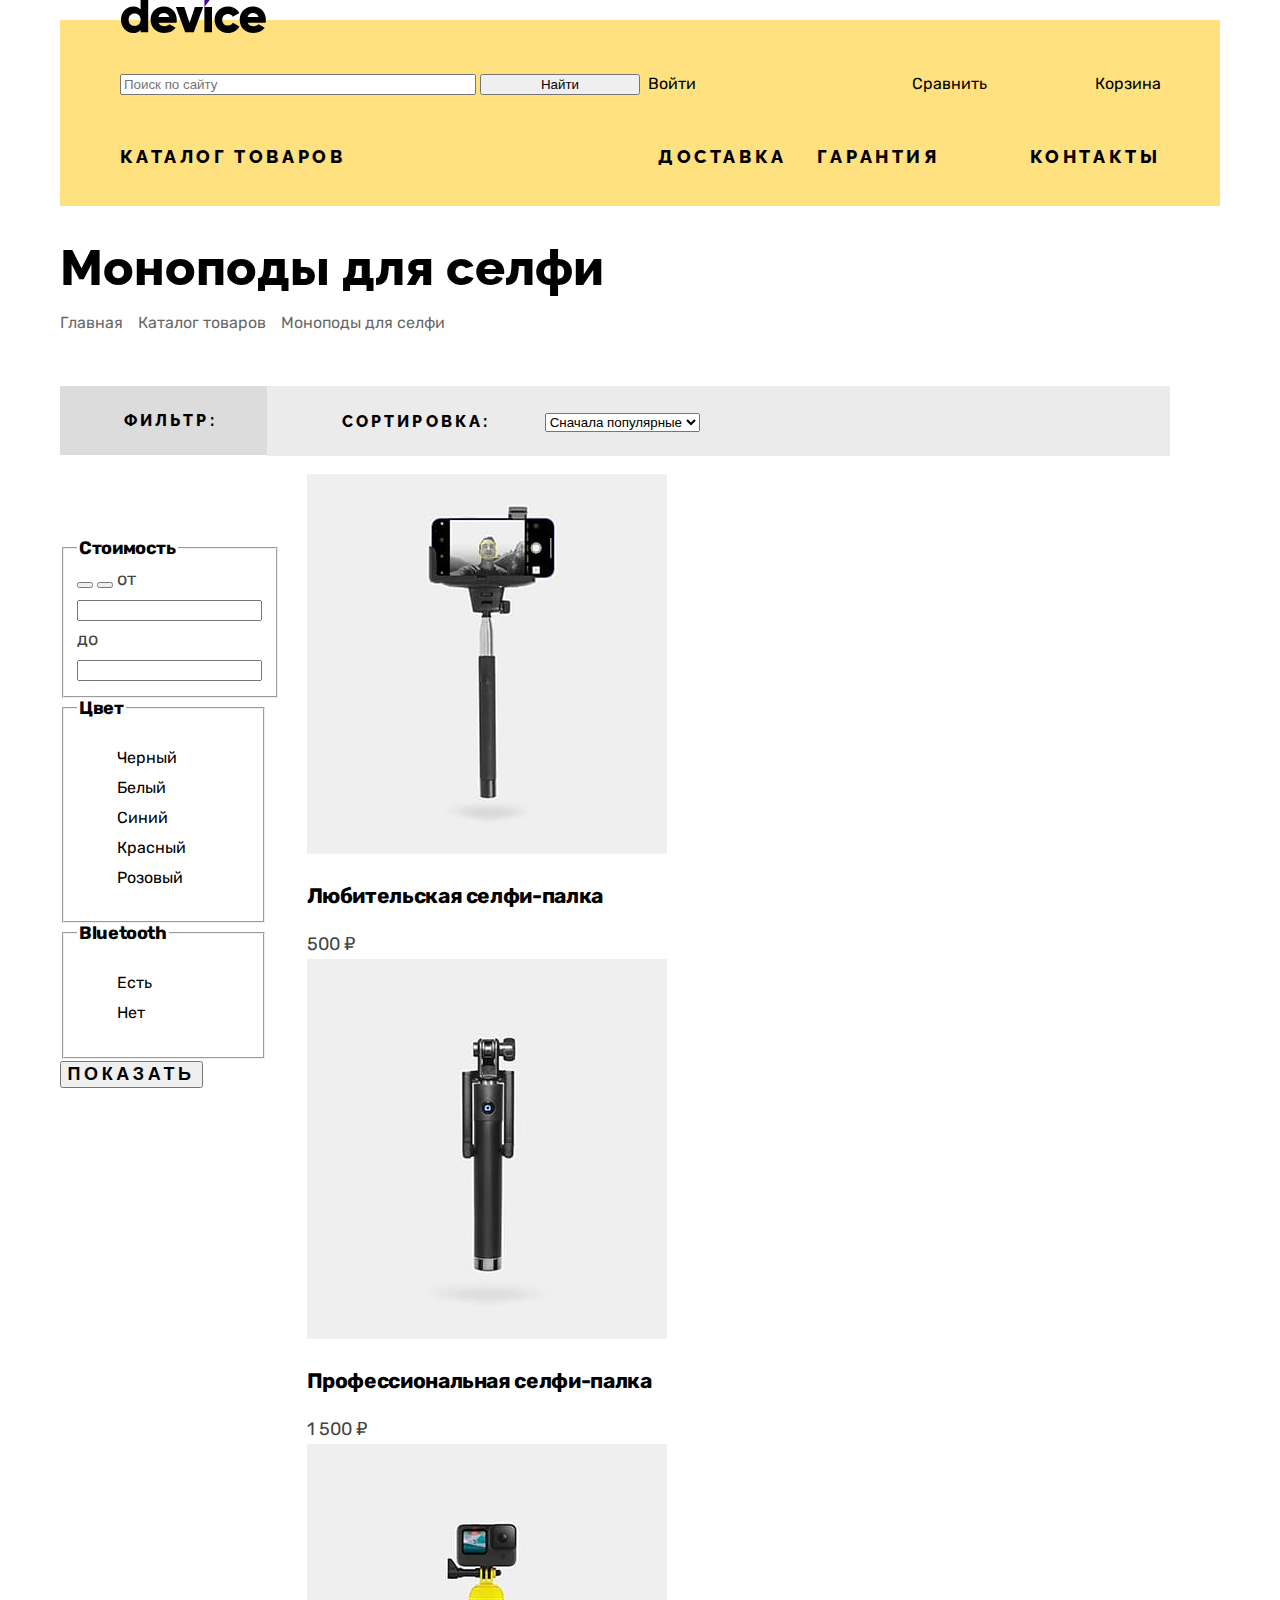
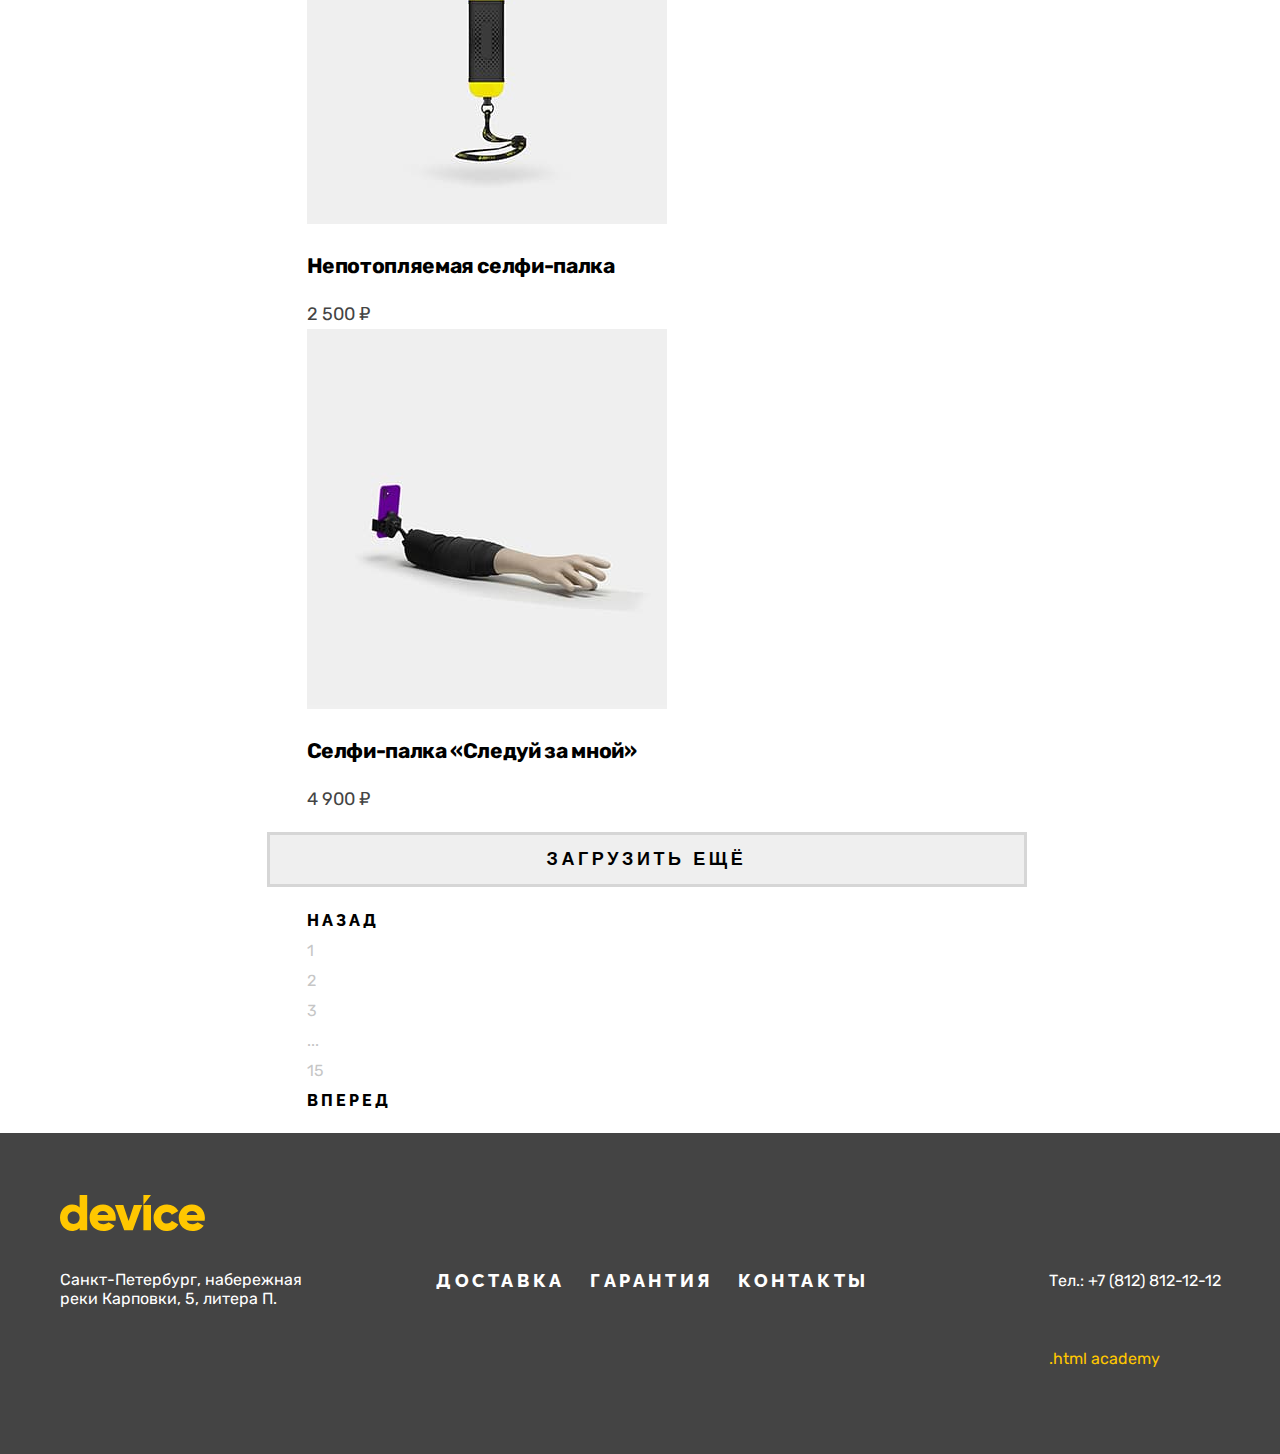
==== commit 701e9898: "Разметка внутренней страницы" ====
--- a/catalog.html
+++ b/catalog.html
@@ -7,9 +7,11 @@
   </head>
   <body>
     <header class="page-header">
-      <div class="navigation"> 
-      <a class="page-header_logo" href="index.html">
-        <img class="page-header_logo" src="img/header/logo-header.svg" width="145" height="36" alt="Логотип Интернет-магазин «Девайс»"></a>
+      <div class="navigation  header-inner"> 
+        <div class="header-logo-container">
+          <a class="page-header_logo" href="index.html">
+            <img class="page-header_logo" src="img/header/logo-header.svg" width="145" height="36" alt="Логотип Интернет-магазин «Девайс»"></a>
+        </div>
       <div class="user-menu">
     
         <form class="search">
@@ -243,7 +245,7 @@
       <div class="page-footer-container">
      <section class="footer-contacts">
        <h2 class="visually-hidden">Контакты</h2>
-       <a class="page-header_logo" href="index.html"><img src="img/logo-footer.svg" width="145" height="36" alt="Логотип Интернет-магазин «Девайс»"></a>
+       <a class="page-footer_logo" href="index.html"><img src="img/logo-footer.svg" width="145" height="36" alt="Логотип Интернет-магазин «Девайс»"></a>
        <address class="footer-contacts-address">
          <p class="about-text">Санкт-Петербург, набережная реки Карповки, 5, литера П.</p>
        </address>
@@ -277,9 +279,9 @@
        </ul>
      </section>
      </div>
-     <div>
+     <div class="footer-contact-phone">
        <address class="footer-contacts-phone">
-         <a class="contacts-phone-footer" href="tel:88128121212">+7 (812) 812-12-12</a>
+         <a class="contacts-phone-footer" href="tel:88128121212">Тел.: +7 (812) 812-12-12</a>
        </address>
        <p class="about-text"><a class="htmlacademy-link" href="https://htmlacademy.ru/">.html academy</a></p>
    </div>
--- a/css/styles.css
+++ b/css/styles.css
@@ -64,27 +64,55 @@
     display: block;
 }
 
+
 .user-menu {
     display: flex;
-    margin: 0 auto;
+    margin: 35px 59px 29px 60px;
+}
+
+.header-logo-container {
+    margin-left: 61px;
+    margin-top: -23px;
 }
 
 .wrapper {
     font-size: 0;
 }
 
+.main-menu-item {
+    padding: 15px 0;
+}
+
+.main-menu-item:nth-child(3) {
+    margin-right: 90px;
+    margin-left: 30px;
+}
+
 .main-menu-list {
     display: flex;
     margin: 0 auto;
     width: 1041px;
+    padding: 0;
 }
 
 .main-menu-list li:hover .sub-menu-list{
     display: flex;
     flex-direction: column;
+    flex-wrap: wrap;
+    padding-top: 33px;
+    padding-left: 60px;
+    padding-bottom: 27px;
   }
 
 .sub-menu-list {
+    width: 1160px;
+    box-sizing: border-box;
+    height: 180px;
+    position: relative;
+    top: 15px;
+    left: -60px;
+    background-color: #FFE17F;
+    font-size: 12px;
     display: none;
 } 
 .search {
@@ -109,15 +137,16 @@
 
 .navigation-item {
     margin-left: auto;
+    align-self: center;
+}
+
+.navigation-item:first-child {
+    margin: 0;
+    margin-right: auto;
 }
 
 .page-header {
     color: #000000;
-}
-
-.main-menu-item {
-    width: 140px;
-    margin-left: auto;
 }
 
 .head-sub {
@@ -161,6 +190,7 @@
     line-height: 19px;
     color: #000000;
     text-decoration: none;
+    display: block;
 }
 
 .item-numder {
@@ -169,8 +199,15 @@
     color: #FFFFFF;
     margin: 0;
     width: 250px;
-    height: 135px;
+    line-height: 135px;
     margin-left: auto;
+    margin-top: 29px;
+    margin-right: 49px;
+}
+
+.items {
+margin-top: -150px; 
+margin-bottom: 70px;   
 }
 
 .item {
@@ -185,8 +222,12 @@
     margin: 0;
     width: 560px;
     height: 110px;
-}
-
+    margin-top: -43px;
+}
+
+.item-desc {
+    padding-left: 40px;
+}
 .page-container {
     width: 1161px;
     margin: 0 auto;
@@ -196,14 +237,37 @@
     font-size: 16px;
 }
 
+.item-description {
+    margin-bottom: 50px;
+}
+
+.descriptions {
+    display: flex;
+    margin: 0;
+    margin-top: 70px;
+}
+
+.descriptions-item {
+    display: flex;
+    flex-direction: column-reverse; 
+    margin-right: 20px;
+}
+
 .value {
     font-size: 36px;
     line-height: 30px;
     color: #000000;
+    margin: 0;
+    padding-bottom: 11px;
+}
+
+.categories {
+    margin-bottom: 69px;
 }
 
 .categories-list {
     display: flex;
+    margin: 0;
     padding: 0;
     justify-content: space-between;
 
@@ -252,6 +316,7 @@
     display: flex;
 }
 
+
 .support-nav {
     width: 280px;
     padding: 81px 0;
@@ -270,6 +335,7 @@
 .delivery {
     height: 100px;
     margin-top: 90px;
+    margin-bottom: 97px;
 }
 
 .delivery .button {
@@ -284,20 +350,44 @@
     line-height: 20px;
     color: #000000;
     list-style-type: circle;
-
-}
+    margin-bottom: 20px;
+}
+
+.delivery-companies {
+    margin: 0;
+    margin-bottom: 72px;
+} 
 
 .about-contacts {
     display: flex;
     justify-content: space-between;
+    margin-bottom: 116px;
 }
 
 .about {
-    width: 497px;
+    width: 560px;
+
+}
+
+.about-title,
+.contacts-title {
+    padding-bottom: 20px;
+    margin-bottom: 26px;  
+}
+
+.about-description {
+    margin: 0%;
+    margin-right: 63px;
+    margin-bottom: 46px;
+    padding-left: 7px;
+}
+
+.about-description:nth-child(3) {
+    margin-bottom: 60px;
 }
 
 .contacts {
-    width: 513px;
+    width: 560px;
 }
 
 .contacts-phone,
@@ -307,22 +397,59 @@
     color: #444444;
 }
 
+.contacts-description {
+    margin: 0;
+    margin-right: 57px;
+    margin-bottom: 30px;
+}
+
+.contacts-subtitle {
+    margin: 0;
+    margin-bottom: 15px;
+}
+
+.contacts-address-text {
+    margin: 0;
+}
+
+.contacts-address {
+    margin-bottom: 30px;
+}
+
+.contacts-schedule {
+    margin: 0;
+    padding: 0;
+    margin-bottom: 67px;
+}
+
 .newsletter {
+    background-color: #F0F0F0;
+}
+
+.newsletter-container {
     display: flex;
     flex-wrap: wrap;
+    width: 1160px;
+    margin: 0 auto;
 }
 
 .page-footer-title {
-    width: 560px;
+    width: 400px;
+    padding-right: 160px;
     margin-right: 40px;
+    margin-top: 46px;
+    margin-bottom: 53px;
 }
 
 p.newsletter-description {
     width: 560px;
     margin-left: auto;
+    margin-top: 57px;
+    margin-bottom: 50px;
 }
 .newsletter-form {
     display: flex;
+    height: 55px;
 }
 
 label.visually-hidden {
@@ -331,16 +458,33 @@
 
 .field {
     width: 593px;
+    height: 55px;
+    padding: 0;
+    box-sizing: border-box;
+    border: none;
+    border-bottom: 3px solid rgba(0, 0, 0, 0.1);
+    background-color: #F0F0F0;
+
+}
+
+.newsletter-email {
+    margin: 0;
 }
 
 .newsletter-button {
     width: 260px;
-    padding: 0;
+    height: 55px;
+    padding: 0;
+    box-sizing: border-box;
+    border: 3px solid rgba(0, 0, 0, 0.1);
+
 }
 
 .newsletter-free {
     width: 164px;
     margin-left: auto;
+    margin-bottom: 143px;
+    margin-top: 13px;
 }
 
 footer {
@@ -356,18 +500,30 @@
     display: flex;
     margin: 0 auto;
     width: 1161px; 
-    justify-content: space-between;
+    justify-content: flex-start;
     height: 321px;
+}
+
+.footer-contacts {
+    margin-top: 62px;
 }
 
 .footer-contacts-address {
     width: 250px;
+    margin-top: 35px;
+    margin-right: 114px;
+}
+
+.footer-menu {
+    margin-top: 137px;
+    margin-bottom: 63px;
 }
 
 .footer-menu-list {
     display: flex;
     width: 458px;
     justify-content: space-around;
+    padding: 0;
 }
 
 .footer-social-list {
@@ -404,6 +560,16 @@
 
 .about-text {
     font-style: normal;
+    margin: 0;
+}
+
+.footer-contact-phone {
+    margin-left: auto;
+    margin-top: 133px;
+}
+
+.footer-contacts-phone {
+    margin-bottom: 53px;
 }
 
 .contacts-phone-footer {
@@ -416,6 +582,17 @@
     color: #FFC700;
 }
 
+.breadcrumbs {
+    display: flex;
+    padding: 0;
+    margin: 0;
+    margin-bottom: 49px;
+}
+
+.breadcrumbs-item {
+    margin-right: 15px;
+}
+
 .breadcrumbs-link {
     font-style: normal;
     font-weight: normal;
@@ -424,6 +601,7 @@
     opacity: 0.6;
     text-decoration: none;
     color: black;
+
 }
 
 .filter,
@@ -455,18 +633,18 @@
 }
 
 .filter {
-
-    width: 330px;
     padding-top: 25px;
+    padding-bottom: 25px;
     padding-left: 64px;
     background: #DCDCDC;
-}
-
-.sorting-type,
-.catalog-filter,
-.pagination {
-    background: #EBEBEB;
-}
+    margin: 0;
+    margin-bottom: 83px;
+}
+
+.catalog-left-column {
+    background-clo: #EBEBEB;
+}
+
 
 .pagination-link {
     font-size: 16px;
@@ -526,4 +704,45 @@
 
 .catalog-left-column {
     width: 207px;
-}+}
+
+.visually-hidden {
+    position: absolute;
+    width: 1px;
+    height: 1px;
+    margin: -1px;
+    padding: 0;
+    border: 0;
+    clip: rect(0 0 0 0);
+    overflow: hidden;
+  }
+
+  .header-inner {
+      height: 186px;
+      margin-bottom: 37px;
+  }
+
+  .inner-header-title {
+      margin: 0;
+      margin-bottom: 14px;
+  }
+
+  .sorting-type {
+      width: 828px;
+      background-color: #EBEBEB;
+      padding-top: 20px;
+      padding-bottom: 20px;
+      padding-left: 75px;
+  }
+
+  .sorting-title {
+      margin-right: 50px;
+  }
+
+  .pagination-show-more {
+    width: 760px;
+    height: 55px;
+    padding: 0;
+    box-sizing: border-box;
+    border: 3px solid rgba(0, 0, 0, 0.1);
+  }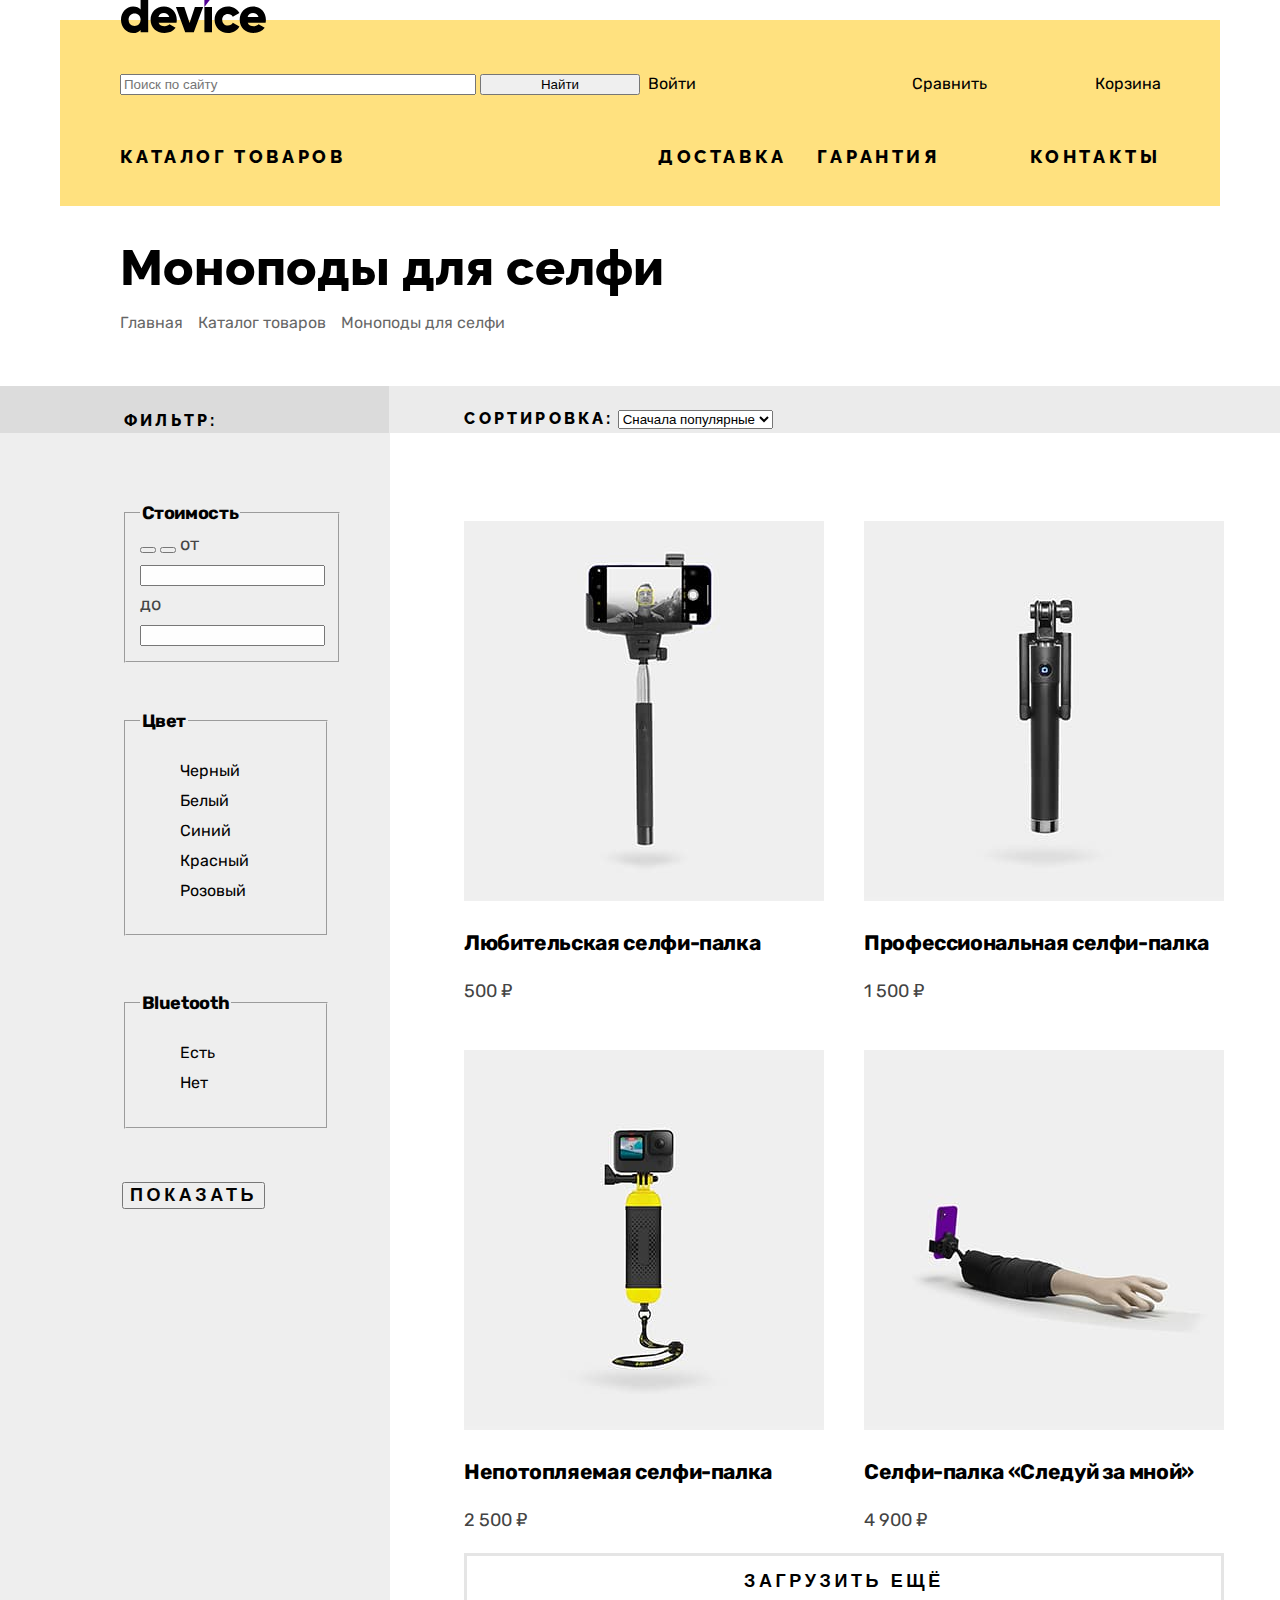
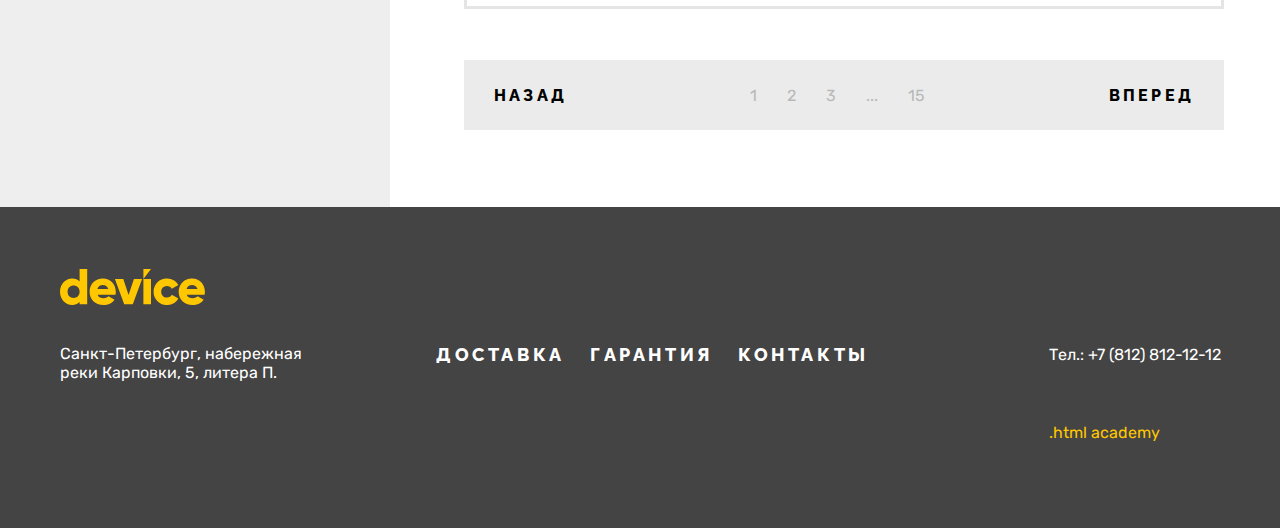
==== commit a675e7a4: "Микросетки на флексах для всех страниц" ====
--- a/catalog.html
+++ b/catalog.html
@@ -9,8 +9,8 @@
     <header class="page-header">
       <div class="navigation  header-inner"> 
         <div class="header-logo-container">
-          <a class="page-header_logo" href="index.html">
-            <img class="page-header_logo" src="img/header/logo-header.svg" width="145" height="36" alt="Логотип Интернет-магазин «Девайс»"></a>
+          <a class="page-header-logo" href="index.html">
+            <img class="page-header-logo" src="img/header/logo-header.svg" width="145" height="36" alt="Логотип Интернет-магазин «Девайс»"></a>
         </div>
       <div class="user-menu">
     
@@ -82,170 +82,180 @@
                   </li>
               </ul>
           </header>
-          <section class="catalog-products">
-            <div class="catalog-left-column">
+        </div>
+
+
+
+        <section class="catalog-page">
+          <header class="catalog-page-wrapper">
             <h2 class="filter">Фильтр:</h2>
-            <form class="catalog-filter" action="https://echo.htmlacademy.ru/" method="get">
-                <fieldset class="catalog-filter-group">
-                  <legend class="catalog-filter-title">Стоимость</legend>
-                  <button class="range-toggle toggle-min" type="button">
-                    <span class="visually-hidden">Изменить минимальную цену.</span>
-                  </button>
-                  <button class="range-toggle toggle-max" type="button">
-                    <span class="visually-hidden">Изменить максимальную цену.</span>
-                  </button>
-      
-                  <label class="catalog-filter-label">
-                    от <input class="catalog-filter-input" type="number" name="min-price">
-                  </label>
-      
-                  <label class="catalog-filter-label">
-                    до <input class="catalog-filter-input" type="number" name="max-price">
-                  </label>
-                </fieldset>      
-                <fieldset class="catalog-filter-group">
-                  <legend class="catalog-filter-title">Цвет</legend>
-                  <ul class="catalog-filter-list">
-                    <li class="catalog-filter-item">
-                      <label class="control">
-                        <input class="visually-hidden control-input" type="checkbox" name="black" checked>
-                        <span class="control-mark"></span>
-                    <span class="control-label">Черный</span>
-                      </label>
-                    </li>
-                    <li class="catalog-filter-item">
-                      <label class="control">
-                        <input class="visually-hidden control-input" type="checkbox" name="white" checked>
-                        <span class="control-mark"></span>
-                    <span class="control-label">Белый</span>
-                      </label>
-                    </li>
-                    <li class="catalog-filter-item">
-                      <label class="control">
-                        <input class="visually-hidden control-input" type="checkbox" name="blue">
-                        <span class="control-mark"></span>
-                    <span class="control-label">Синий</span>
-                      </label>
-                    </li>
-                    <li class="catalog-filter-item">
-                      <label class="control">
-                        <input class="visually-hidden control-input" type="checkbox" name="red">
-                        <span class="control-mark"></span>
-                    <span class="control-label">Красный</span>
-                      </label>
-                    </li>
-                    <li class="catalog-filter-item">
-                      <label class="control">
-                        <input class="visually-hidden control-input" type="checkbox" name="pink">
-                        <span class="control-mark"></span>
-                    <span class="control-label">Розовый</span>
-                      </label>
-                    </li>
-                  </ul>
-                </fieldset>      
-                <fieldset class="catalog-filter-group">
-                  <legend class="catalog-filter-title">Bluetooth</legend>
-                  <ul class="catalog-filter-list">
-                    <li class="catalog-filter-item">
-                      <label class="control">
-                        <input class="visually-hidden control-input" type="radio" name="product-group" value="present" checked>
-                        <span class="control-mark"></span>
-                        <span class="control-label">Есть</span>
-                      </label>
-                    </li>
-                    <li class="catalog-filter-item">
-                      <label class="control">
-                        <input class="visually-hidden control-input" type="radio" name="product-group" value="absent">
-                        <span class="control-mark"></span>
-                        <span class="control-label">Нет</span>
-                      </label>
-                    </li>
-                  </ul>
-                </fieldset>      
-                <button class="button" type="submit">Показать</button>
+            <div class="sorting">
+              <form class="sorting-type">
+                <label class="sorting-title" for="sorting">Сортировка:</label>
+                <select class="select-control" id="sorting" name="sorting">
+                  <option value="popular">Сначала популярные</option>
+                  <option value="cheap">Сначала дешёвое</option>
+                  <option value="expensive">Сначала дорогое</option>
+                </select>
+                <button class="visually-hidden" type="submit">Отсортировать продукты</button>
               </form>
+              <a href="#" class="button button-light">
+                <span class="visually-hidden">Сортировка от популярного к менее популярному</span>
+              </a>
+              <a class="button" href="#">
+                <span class="visually-hidden">Сортировка от непопулярного к популярному</span>
+              </a>
             </div>
-              <div class="catalog-right-column">
-                <form class="sorting-type">
-                    <label class="sorting-title" for="sorting">Сортировка:</label>
-                    <select class="select-control" id="sorting" name="sorting">
-                      <option value="popular">Сначала популярные</option>
-                      <option value="cheap">Сначала дешёвое</option>
-                      <option value="expensive">Сначала дорогое</option>
-                    </select>
-                    <button class="visually-hidden" type="submit">Отсортировать продукты</button>
-                  </form>
-                  <a href="#" class="button button-light">
-                    <span class="visually-hidden">Сортировка от популярного к менее популярному</span>
-                  </a>
-                  <a class="button" href="#">
-                    <span class="visually-hidden">Сортировка от непопулярного к популярному</span>
-                  </a>
-                  <ul class="product-list">
-                    <li class="product-card">
-                      <a class="product-card-link" href="#">
-                        <img class="product-card-image" src="img/catalog/product-1.jpg" width="360" height="380" alt="Любительская селфи-палка">
-                        <h3 class="product-card-title">Любительская селфи-палка</h3>
-                      </a>
-                      <b class="product-card-price">500 ₽</b>
-                    </li>
-                    <li class="product-card">
-                      <a class="product-card-link" href="#">
-                        <img class="product-card-image" src="img/catalog/product-2.jpg" width="360" height="380" alt="Профессиональная селфи-палка">
-                        <h3 class="product-card-title">Профессиональная селфи-палка</h3>
-                      </a>
-                      <b class="product-card-price">1 500 ₽</b>
-                    </li>
-                    <li class="product-card">
-                      <a class="product-card-link" href="#">
-                        <img class="product-card-image" src="img/catalog/product-3.jpg" width="360" height="380" alt="Непотопляемая селфи-палка">
-                        <h3 class="product-card-title">Непотопляемая селфи-палка</h3>
-                      </a>
-                      <b class="product-card-price">2 500 ₽</b>
-                    </li>
-                    <li class="product-card">
-                      <a class="product-card-link" href="#">
-                        <img class="product-card-image" src="img/catalog/product-4.jpg" width="360" height="380" alt="Селфи-палка «Следуй за мной»">
-                        <h3 class="product-card-title">Селфи-палка «Следуй за мной»</h3>
-                      </a>
-                      <b class="product-card-price">4 900 ₽</b>
-                    </li>
-                  </ul>
-                  <button class="button pagination-show-more" type="button">Загрузить ещё</button>
-                  <div class="">
-                  <ul class="pagination">
-                    <li class="pagination-item">
-                      <a class="pagination-link pagination-prev pagination-disabled">Назад</a>
-                    </li>
-                    <li class="pagination-item">
-                      <a class="pagination-link pagination-current">1</a>
-                    </li>
-                    <li class="pagination-item">
-                      <a class="pagination-link" href="#">2</a>
-                    </li>
-                    <li class="pagination-item">
-                      <a class="pagination-link" href="#">3</a>
-                    </li>
-                    <li class="pagination-item">
-                      <a class="pagination-link" href="#">...</a>
-                    </li>
-                    <li class="pagination-item">
-                      <a class="pagination-link" href="#">15</a>
-                    </li>
-                    <li class="pagination-item">
-                      <a class="pagination-link pagination-next" href="#">Вперед</a>
-                    </li>
-                  </ul>
-                </div>
-              </div>
-          </section>
-        </div>
+          </header>
+          <div class="catalog-body">
+            <div class="catalog-page-wrapper">
+              <aside class="catalog-body-filter">
+                <form class="catalog-filter" action="https://echo.htmlacademy.ru/" method="get">
+                  <fieldset class="catalog-filter-group group1">
+                    <legend class="catalog-filter-title">Стоимость</legend>
+                    <button class="range-toggle toggle-min" type="button">
+                      <span class="visually-hidden">Изменить минимальную цену.</span>
+                    </button>
+                    <button class="range-toggle toggle-max" type="button">
+                      <span class="visually-hidden">Изменить максимальную цену.</span>
+                    </button>
+        
+                    <label class="catalog-filter-label">
+                      от <input class="catalog-filter-input" type="number" name="min-price">
+                    </label>
+        
+                    <label class="catalog-filter-label">
+                      до <input class="catalog-filter-input" type="number" name="max-price">
+                    </label>
+                  </fieldset>      
+                  <fieldset class="catalog-filter-group group2">
+                    <legend class="catalog-filter-title">Цвет</legend>
+                    <ul class="catalog-filter-list">
+                      <li class="catalog-filter-item">
+                        <label class="control">
+                          <input class="visually-hidden control-input" type="checkbox" name="black" checked>
+                          <span class="control-mark"></span>
+                      <span class="control-label">Черный</span>
+                        </label>
+                      </li>
+                      <li class="catalog-filter-item">
+                        <label class="control">
+                          <input class="visually-hidden control-input" type="checkbox" name="white" checked>
+                          <span class="control-mark"></span>
+                      <span class="control-label">Белый</span>
+                        </label>
+                      </li>
+                      <li class="catalog-filter-item">
+                        <label class="control">
+                          <input class="visually-hidden control-input" type="checkbox" name="blue">
+                          <span class="control-mark"></span>
+                      <span class="control-label">Синий</span>
+                        </label>
+                      </li>
+                      <li class="catalog-filter-item">
+                        <label class="control">
+                          <input class="visually-hidden control-input" type="checkbox" name="red">
+                          <span class="control-mark"></span>
+                      <span class="control-label">Красный</span>
+                        </label>
+                      </li>
+                      <li class="catalog-filter-item">
+                        <label class="control">
+                          <input class="visually-hidden control-input" type="checkbox" name="pink">
+                          <span class="control-mark"></span>
+                      <span class="control-label">Розовый</span>
+                        </label>
+                      </li>
+                    </ul>
+                  </fieldset>      
+                  <fieldset class="catalog-filter-group group3">
+                    <legend class="catalog-filter-title">Bluetooth</legend>
+                    <ul class="catalog-filter-list">
+                      <li class="catalog-filter-item">
+                        <label class="control">
+                          <input class="visually-hidden control-input" type="radio" name="product-group" value="present" checked>
+                          <span class="control-mark"></span>
+                          <span class="control-label">Есть</span>
+                        </label>
+                      </li>
+                      <li class="catalog-filter-item">
+                        <label class="control">
+                          <input class="visually-hidden control-input" type="radio" name="product-group" value="absent">
+                          <span class="control-mark"></span>
+                          <span class="control-label">Нет</span>
+                        </label>
+                      </li>
+                    </ul>
+                  </fieldset>      
+                  <button class="button" type="submit">Показать</button>
+                </form>
+              </aside>
+              <section class="catalog-list"> 
+                <ul class="product-list">
+                  <li class="product-card">
+                    <a class="product-card-link" href="#">
+                      <img class="product-card-image" src="img/catalog/product-1.jpg" width="360" height="380" alt="Любительская селфи-палка">
+                      <h3 class="product-card-title">Любительская селфи-палка</h3>
+                    </a>
+                    <b class="product-card-price">500 ₽</b>
+                  </li>
+                  <li class="product-card">
+                    <a class="product-card-link" href="#">
+                      <img class="product-card-image" src="img/catalog/product-2.jpg" width="360" height="380" alt="Профессиональная селфи-палка">
+                      <h3 class="product-card-title">Профессиональная селфи-палка</h3>
+                    </a>
+                    <b class="product-card-price">1 500 ₽</b>
+                  </li>
+                  <li class="product-card">
+                    <a class="product-card-link" href="#">
+                      <img class="product-card-image" src="img/catalog/product-3.jpg" width="360" height="380" alt="Непотопляемая селфи-палка">
+                      <h3 class="product-card-title">Непотопляемая селфи-палка</h3>
+                    </a>
+                    <b class="product-card-price">2 500 ₽</b>
+                  </li>
+                  <li class="product-card">
+                    <a class="product-card-link" href="#">
+                      <img class="product-card-image" src="img/catalog/product-4.jpg" width="360" height="380" alt="Селфи-палка «Следуй за мной»">
+                      <h3 class="product-card-title">Селфи-палка «Следуй за мной»</h3>
+                    </a>
+                    <b class="product-card-price">4 900 ₽</b>
+                  </li>
+                </ul>
+                <button class="button pagination-show-more" type="button">Загрузить ещё</button>
+                <div class="">
+                <ul class="pagination">
+                  <li class="pagination-item">
+                    <a class="pagination-link pagination-prev pagination-disabled">Назад</a>
+                  </li>
+                  <li class="pagination-item">
+                    <a class="pagination-link pagination-current">1</a>
+                  </li>
+                  <li class="pagination-item">
+                    <a class="pagination-link" href="#">2</a>
+                  </li>
+                  <li class="pagination-item">
+                    <a class="pagination-link" href="#">3</a>
+                  </li>
+                  <li class="pagination-item">
+                    <a class="pagination-link" href="#">...</a>
+                  </li>
+                  <li class="pagination-item">
+                    <a class="pagination-link" href="#">15</a>
+                  </li>
+                  <li class="pagination-item">
+                    <a class="pagination-link pagination-next" href="#">Вперед</a>
+                  </li>
+                </ul>    
+              </section>
+            </div>
+          </div>
+        </section>
     </main>      
     <footer class="page-footer">
       <div class="page-footer-container">
      <section class="footer-contacts">
        <h2 class="visually-hidden">Контакты</h2>
-       <a class="page-footer_logo" href="index.html"><img src="img/logo-footer.svg" width="145" height="36" alt="Логотип Интернет-магазин «Девайс»"></a>
+       <a class="page-footer-logo" href="index.html"><img src="img/logo-footer.svg" width="145" height="36" alt="Логотип Интернет-магазин «Девайс»"></a>
        <address class="footer-contacts-address">
          <p class="about-text">Санкт-Петербург, набережная реки Карповки, 5, литера П.</p>
        </address>
--- a/css/styles.css
+++ b/css/styles.css
@@ -15,11 +15,11 @@
 }     
      
 @font-face {
-font-family: Rubik;
-font-style: normal;
-font-weight: 700;
-src: url("../fonts/rubik/rubik-700.woff2") format("woff2");
-font-display: swap;
+    font-family: Rubik;
+    font-style: normal;
+    font-weight: 700;
+    src: url("../fonts/rubik/rubik-700.woff2") format("woff2");
+    font-display: swap;
 }
 
 @font-face {
@@ -46,21 +46,19 @@
     min-height: 100%;
 }
 
-.main-container,
- {
+.main-container {
     flex-grow: 1;
 }
 
 .navigation {
     display: flex;
     width: 1160px;
-    height: 323px;
     margin: 20px auto 0;
     background: #FFE17F;
     flex-direction: column;
 }
 
-.page-header_logo {
+.page-header-logo {
     display: block;
 }
 
@@ -73,6 +71,7 @@
 .header-logo-container {
     margin-left: 61px;
     margin-top: -23px;
+    width: 145px;
 }
 
 .wrapper {
@@ -93,6 +92,7 @@
     margin: 0 auto;
     width: 1041px;
     padding: 0;
+    padding-bottom: 125px;
 }
 
 .main-menu-list li:hover .sub-menu-list{
@@ -102,18 +102,17 @@
     padding-top: 33px;
     padding-left: 60px;
     padding-bottom: 27px;
-  }
+}
 
 .sub-menu-list {
     width: 1160px;
     box-sizing: border-box;
     height: 180px;
-    position: relative;
-    top: 15px;
-    left: -60px;
+    position: absolute;
     background-color: #FFE17F;
     font-size: 12px;
     display: none;
+    left: -59px;
 } 
 .search {
     width: 550px;
@@ -150,8 +149,9 @@
 }
 
 .head-sub {
-width: 236px;
-margin-right: auto;
+    width: 236px;
+    margin-right: auto;
+    position: relative;
 }
 
 .main-menu-link {
@@ -193,36 +193,40 @@
     display: block;
 }
 
-.item-numder {
+
+.items {
+    margin-bottom: 70px;
+    margin-top: -150px;
+    counter-reset:  slider;    
+}
+
+.item {
+    display: flex;
+}
+
+.slider-image {
+    display: block;
+}
+
+.item-title {
+    margin: 0;
+    width: 560px;
+    margin-top: -64px;
+}
+
+.item-number {
+    text-align: end;
+    margin-top: 29px;
+}
+
+p.item-number::before {
     font-weight: 800;
     font-size: 180px;
     color: #FFFFFF;
-    margin: 0;
-    width: 250px;
     line-height: 135px;
-    margin-left: auto;
-    margin-top: 29px;
     margin-right: 49px;
-}
-
-.items {
-margin-top: -150px; 
-margin-bottom: 70px;   
-}
-
-.item {
-    display: flex;
-}
-
-.slider-image {
-    display: block;
-}
-
-.item-title {
-    margin: 0;
-    width: 560px;
-    height: 110px;
-    margin-top: -43px;
+    counter-increment: slider;               
+    content: counter(slider, decimal-leading-zero);
 }
 
 .item-desc {
@@ -303,17 +307,23 @@
 
 .button,
 .support-nav {
-font-size: 18px;
-line-height: 21px;
-letter-spacing: 0.2em;
-text-transform: uppercase;
-text-decoration: none;
-font-weight: 800;
-color:#000000;
+    font-size: 18px;
+    line-height: 21px;
+    letter-spacing: 0.2em;
+    text-transform: uppercase;
+    text-decoration: none;
+    font-weight: 800;
+    color:#000000;
+}
+
+.support {
+    background-color: #F0F0F0;  
 }
 
 .support-container {
     display: flex;
+    width: 1161px;
+    margin: 0 auto;
 }
 
 
@@ -366,7 +376,6 @@
 
 .about {
     width: 560px;
-
 }
 
 .about-title,
@@ -547,7 +556,7 @@
     color: #FFFFFF;
 }
 
-.footer-menu-link{
+.footer-menu-link {
     font-family: Raleway, sans-serif;
     font-style: normal;
     font-weight: 800;
@@ -604,8 +613,87 @@
 
 }
 
-.filter,
-.sorting-title {
+.header-inner {
+    height: 186px;
+    margin-bottom: 37px;
+}
+
+.inner-header-title {
+    margin: 0;
+    margin-bottom: 14px;
+}
+
+.inner-header {
+    margin-left: 60px;
+}
+
+.catalog-page {
+    width: 100%;
+    background: -webkit-gradient(linear, left top, right top, from(#dcdcdc), color-stop(45%, #dcdcdc), color-stop(50%, #ebebeb), to(#ebebeb));
+    background: -webkit-linear-gradient(left, #dcdcdc 0%, #dcdcdc 45%, #ebebeb 50%, #ebebeb 100%);
+    background: -o-linear-gradient(left, #dcdcdc 0%, #dcdcdc 45%, #ebebeb 50%, #ebebeb 100%);
+    background: linear-gradient(to right, #dcdcdc 0%, #dcdcdc 45%, #ebebeb 50%, #ebebeb 100%)
+}
+
+.catalog-body {
+    width: 100%;
+    background: -webkit-gradient(linear, left top, right top, from(#eee), color-stop(45%, #eee), color-stop(50%, #fff), to(#fff));
+    background: -webkit-linear-gradient(left, #eee 0%, #eee 45%, #fff 50%, #fff 100%);
+    background: -o-linear-gradient(left, #eee 0%, #eee 45%, #fff 50%, #fff 100%);
+    background: linear-gradient(to right, #eee 0%, #eee 45%, #fff 50%, #fff 100%)
+}
+
+.catalog-page-wrapper {
+    width: 1160px;
+    margin: 0 auto;
+    display: -webkit-box;
+    display: -ms-flexbox;
+    display: flex;
+    -ms-flex-wrap: nowrap;
+    flex-wrap: nowrap
+}
+
+.filter {
+    width: 330px;
+    padding-top: 25px;
+    padding-left: 64px;
+    background-color: #dbdbdb
+}
+
+.catalog-body-filter, .filter, .sorting {
+    -webkit-box-sizing: border-box;
+    box-sizing: border-box
+}
+
+.catalog-body-filter {
+    padding-top: 70px;
+    padding-right: 60.5px;
+    padding-left: 62px;
+    opacity: .99;
+    width: 330px;
+    background-color: #eee
+}
+
+.sorting {
+    display: -webkit-box;
+    display: -ms-flexbox;
+    display: flex;
+    -ms-flex-wrap: nowrap;
+    flex-wrap: nowrap;
+    width: 832px;
+    padding: 17px 0 0 75px;
+    background-color: #ebebeb
+}
+
+.catalog-list {
+    width: 760px;
+    padding-top: 70px;
+    padding-left: 74px;
+    background-color: #fff
+}
+
+.filter, .sorting-title {
+    margin: 0;
     font-family: Raleway, sans-serif;
     font-weight: 800;
     font-size: 16px;
@@ -613,7 +701,21 @@
     letter-spacing: 0.2em;
     text-transform: uppercase;
     color: #000000;
-} 
+}
+
+.sorting-title {
+    padding-top: 8px;
+    padding-bottom: 25px
+}
+
+.product-list {
+    padding: 0;
+    display: flex;
+    flex-wrap: wrap;
+    grid-column-gap: 40px;
+    grid-row-gap: 44px;
+}
+
 
 .catalog-filter-title {
     font-style: normal;
@@ -632,20 +734,6 @@
     color: #000000;
 }
 
-.filter {
-    padding-top: 25px;
-    padding-bottom: 25px;
-    padding-left: 64px;
-    background: #DCDCDC;
-    margin: 0;
-    margin-bottom: 83px;
-}
-
-.catalog-left-column {
-    background-clo: #EBEBEB;
-}
-
-
 .pagination-link {
     font-size: 16px;
     line-height: 19px;
@@ -687,23 +775,6 @@
 
 li {
     list-style-type: none; 
-   }
-
-.catalog-products {
-    display: flex;
-}
-
-.catalog-filter {
-    width: 207px;
-    margin-right: 68px;
-}
-
-.catalog-right-column {
-    width: 760px;
-  }
-
-.catalog-left-column {
-    width: 207px;
 }
 
 .visually-hidden {
@@ -717,32 +788,49 @@
     overflow: hidden;
   }
 
-  .header-inner {
-      height: 186px;
-      margin-bottom: 37px;
-  }
-
-  .inner-header-title {
-      margin: 0;
-      margin-bottom: 14px;
-  }
-
-  .sorting-type {
-      width: 828px;
-      background-color: #EBEBEB;
-      padding-top: 20px;
-      padding-bottom: 20px;
-      padding-left: 75px;
-  }
-
-  .sorting-title {
-      margin-right: 50px;
-  }
-
-  .pagination-show-more {
+.pagination-show-more {
     width: 760px;
-    height: 55px;
     padding: 0;
     box-sizing: border-box;
     border: 3px solid rgba(0, 0, 0, 0.1);
-  }+    background-color: #FFFFFF;
+    margin-bottom: 51px;
+    padding: 14.5px;
+}
+
+.pagination {
+    background-color: #EBEBEB;
+    display: flex;
+    flex-direction: row;
+    align-items: center;
+    padding: 0;
+    margin: 0;
+    margin-bottom: 77px;
+    height: 70px;
+}
+
+.pagination-link {
+    padding: 20px 15px;
+}
+
+.pagination-item:first-child {
+    margin-right: auto;
+    margin-left: 15px;
+}
+
+.pagination-item:last-child {
+    margin-left: auto;
+    margin-right: 15px;
+}
+
+.group1 {
+    margin-bottom: 48px;
+}
+
+.group2 {
+    margin-bottom: 57px;
+}
+
+.group3 {
+    margin-bottom: 51px;
+}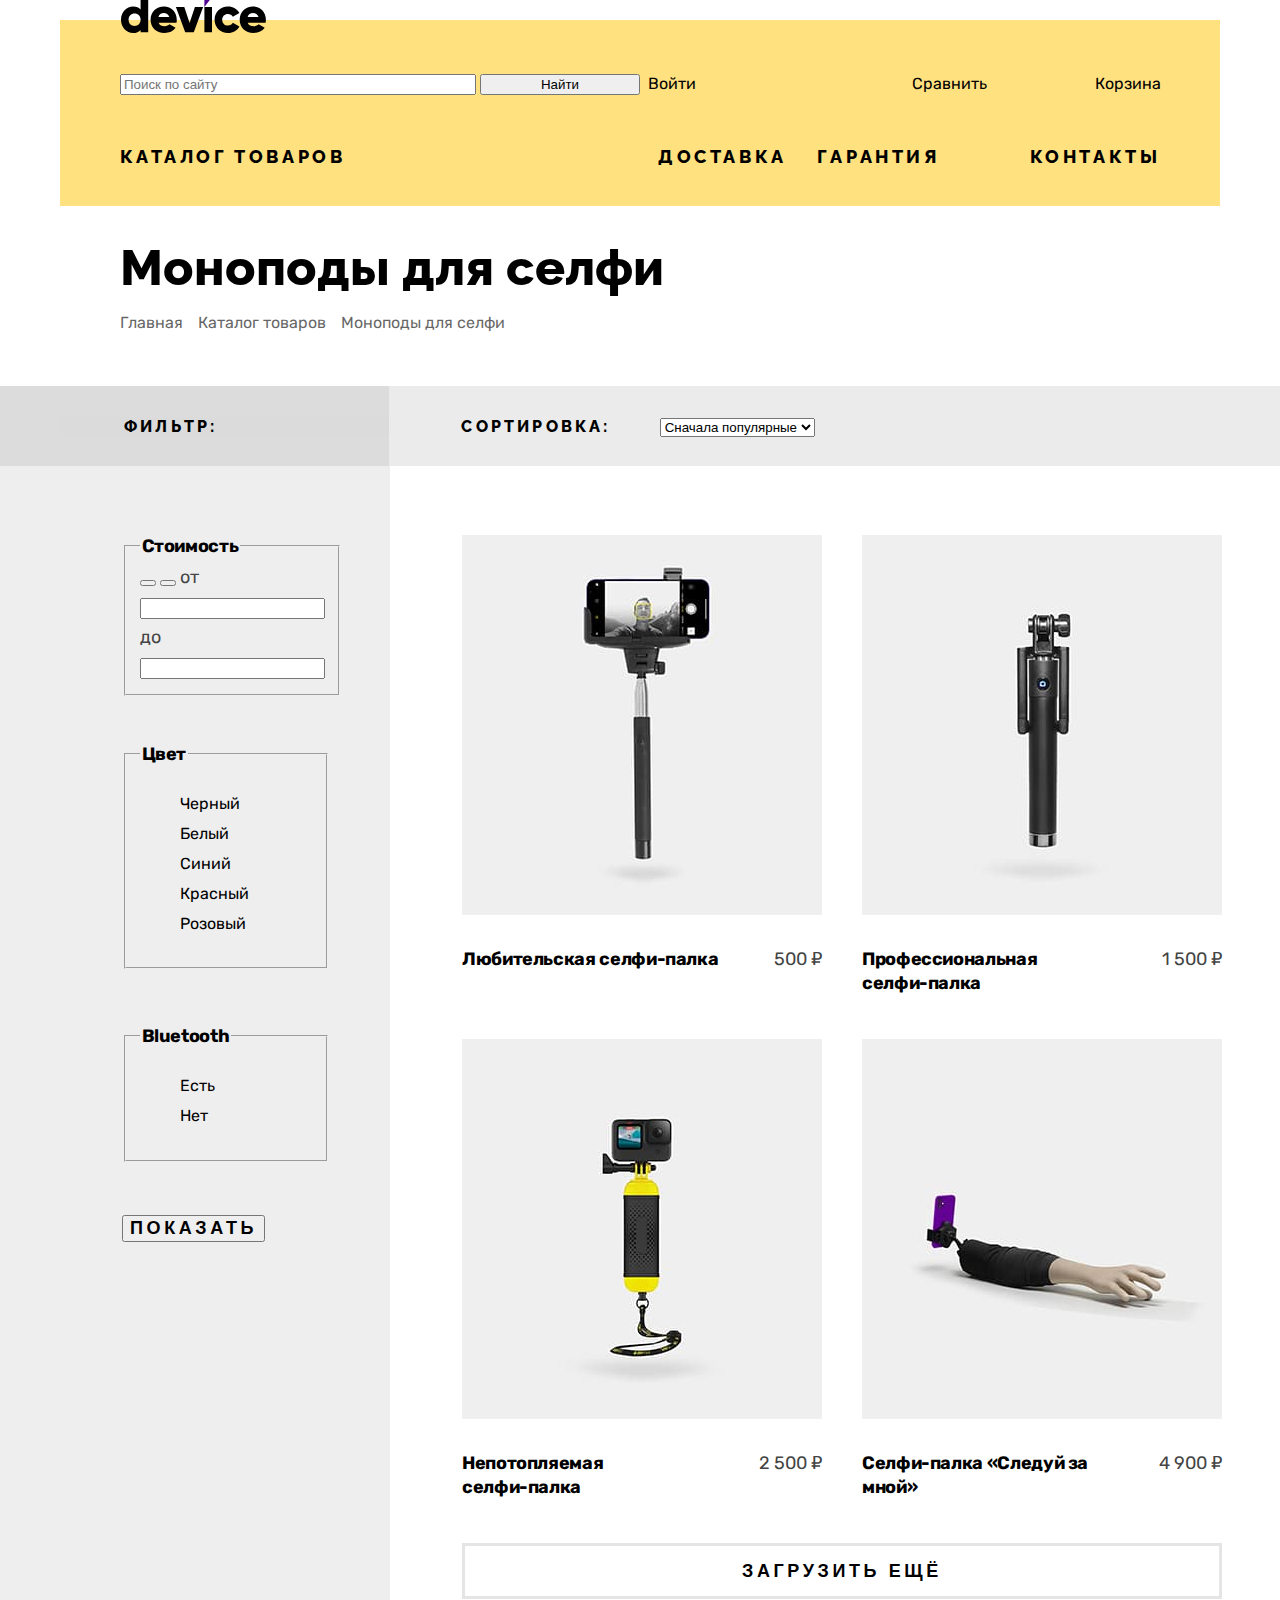
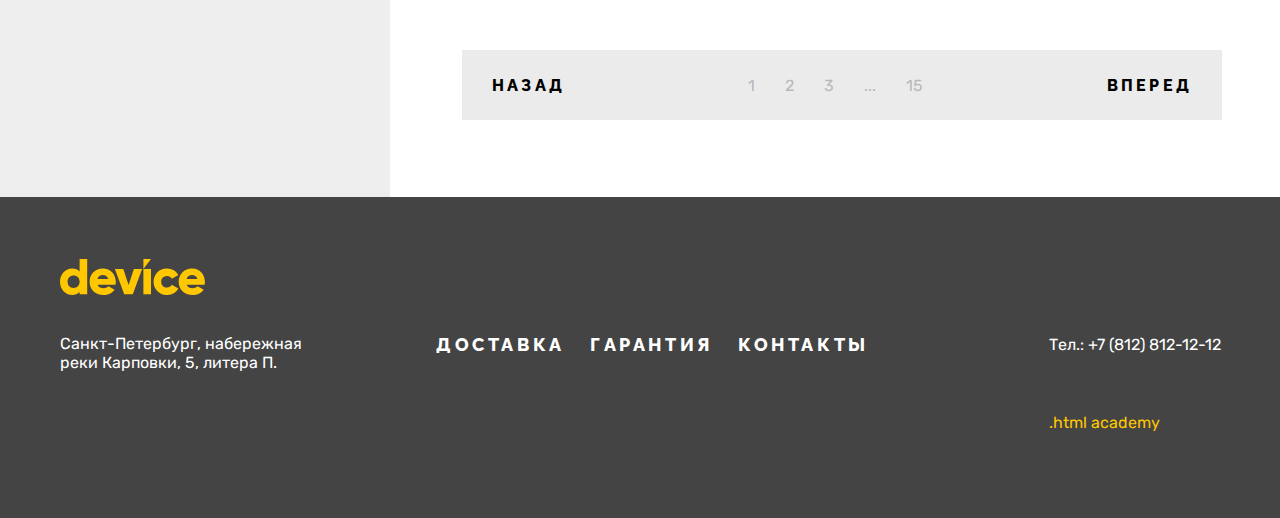
==== commit b0745274: "Сетки компонентов на гридах" ====
--- a/catalog.html
+++ b/catalog.html
@@ -195,6 +195,8 @@
                   <li class="product-card">
                     <a class="product-card-link" href="#">
                       <img class="product-card-image" src="img/catalog/product-1.jpg" width="360" height="380" alt="Любительская селфи-палка">
+                    </a>
+                    <a class="product-card-title-link" href="#">
                       <h3 class="product-card-title">Любительская селфи-палка</h3>
                     </a>
                     <b class="product-card-price">500 ₽</b>
@@ -202,21 +204,27 @@
                   <li class="product-card">
                     <a class="product-card-link" href="#">
                       <img class="product-card-image" src="img/catalog/product-2.jpg" width="360" height="380" alt="Профессиональная селфи-палка">
-                      <h3 class="product-card-title">Профессиональная селфи-палка</h3>
+                    </a>
+                    <a class="product-card-title-link" href="#">
+                      <h3 class="product-card-title">Профессиональная<br>селфи-палка</h3>
                     </a>
                     <b class="product-card-price">1 500 ₽</b>
                   </li>
                   <li class="product-card">
                     <a class="product-card-link" href="#">
                       <img class="product-card-image" src="img/catalog/product-3.jpg" width="360" height="380" alt="Непотопляемая селфи-палка">
-                      <h3 class="product-card-title">Непотопляемая селфи-палка</h3>
+                    </a>
+                    <a class="product-card-title-link" href="#"> 
+                      <h3 class="product-card-title">Непотопляемая<br>селфи-палка</h3>
                     </a>
                     <b class="product-card-price">2 500 ₽</b>
                   </li>
                   <li class="product-card">
                     <a class="product-card-link" href="#">
                       <img class="product-card-image" src="img/catalog/product-4.jpg" width="360" height="380" alt="Селфи-палка «Следуй за мной»">
-                      <h3 class="product-card-title">Селфи-палка «Следуй за мной»</h3>
+                    </a>
+                    <a class="product-card-title-link" href="#">
+                        <h3 class="product-card-title">Селфи-палка «Следуй за мной»</h3>
                     </a>
                     <b class="product-card-price">4 900 ₽</b>
                   </li>
--- a/css/styles.css
+++ b/css/styles.css
@@ -655,7 +655,7 @@
 
 .filter {
     width: 330px;
-    padding-top: 25px;
+    align-self: center;
     padding-left: 64px;
     background-color: #dbdbdb
 }
@@ -669,7 +669,6 @@
     padding-top: 70px;
     padding-right: 60.5px;
     padding-left: 62px;
-    opacity: .99;
     width: 330px;
     background-color: #eee
 }
@@ -681,14 +680,16 @@
     -ms-flex-wrap: nowrap;
     flex-wrap: nowrap;
     width: 832px;
-    padding: 17px 0 0 75px;
+    padding-top: 25px;
+    padding-bottom: 25px;
+    padding-left: 72px;
     background-color: #ebebeb
 }
 
 .catalog-list {
     width: 760px;
-    padding-top: 70px;
-    padding-left: 74px;
+    padding-top: 69px;
+    padding-left: 72px;
     background-color: #fff
 }
 
@@ -704,12 +705,13 @@
 }
 
 .sorting-title {
-    padding-top: 8px;
-    padding-bottom: 25px
+    margin-right: 45px;
 }
 
 .product-list {
     padding: 0;
+    margin: 0;
+    margin-bottom: 44px;
     display: flex;
     flex-wrap: wrap;
     grid-column-gap: 40px;
@@ -757,7 +759,7 @@
     opacity: 1;
 }
 
-.product-card-link {
+.product-card-title-link {
     text-decoration: none;
     font-style: normal;
     font-weight: bold;
@@ -771,6 +773,7 @@
     font-weight: normal;
     line-height: 21px;
     text-align: right;
+    padding-top: 2px;
 }
 
 li {
@@ -833,4 +836,23 @@
 
 .group3 {
     margin-bottom: 51px;
-}+}
+
+
+.product-card {
+    display: grid;
+    grid-template-columns: 280px min-content;
+    grid-template-rows: 380px min-content;
+    row-gap: 32px;
+}
+
+.product-card-link {
+    grid-column: 1/-1;
+    margin-bottom: 32px;
+}
+
+.product-card-title {
+    margin: 0;
+    font-size: 18px;
+}
+
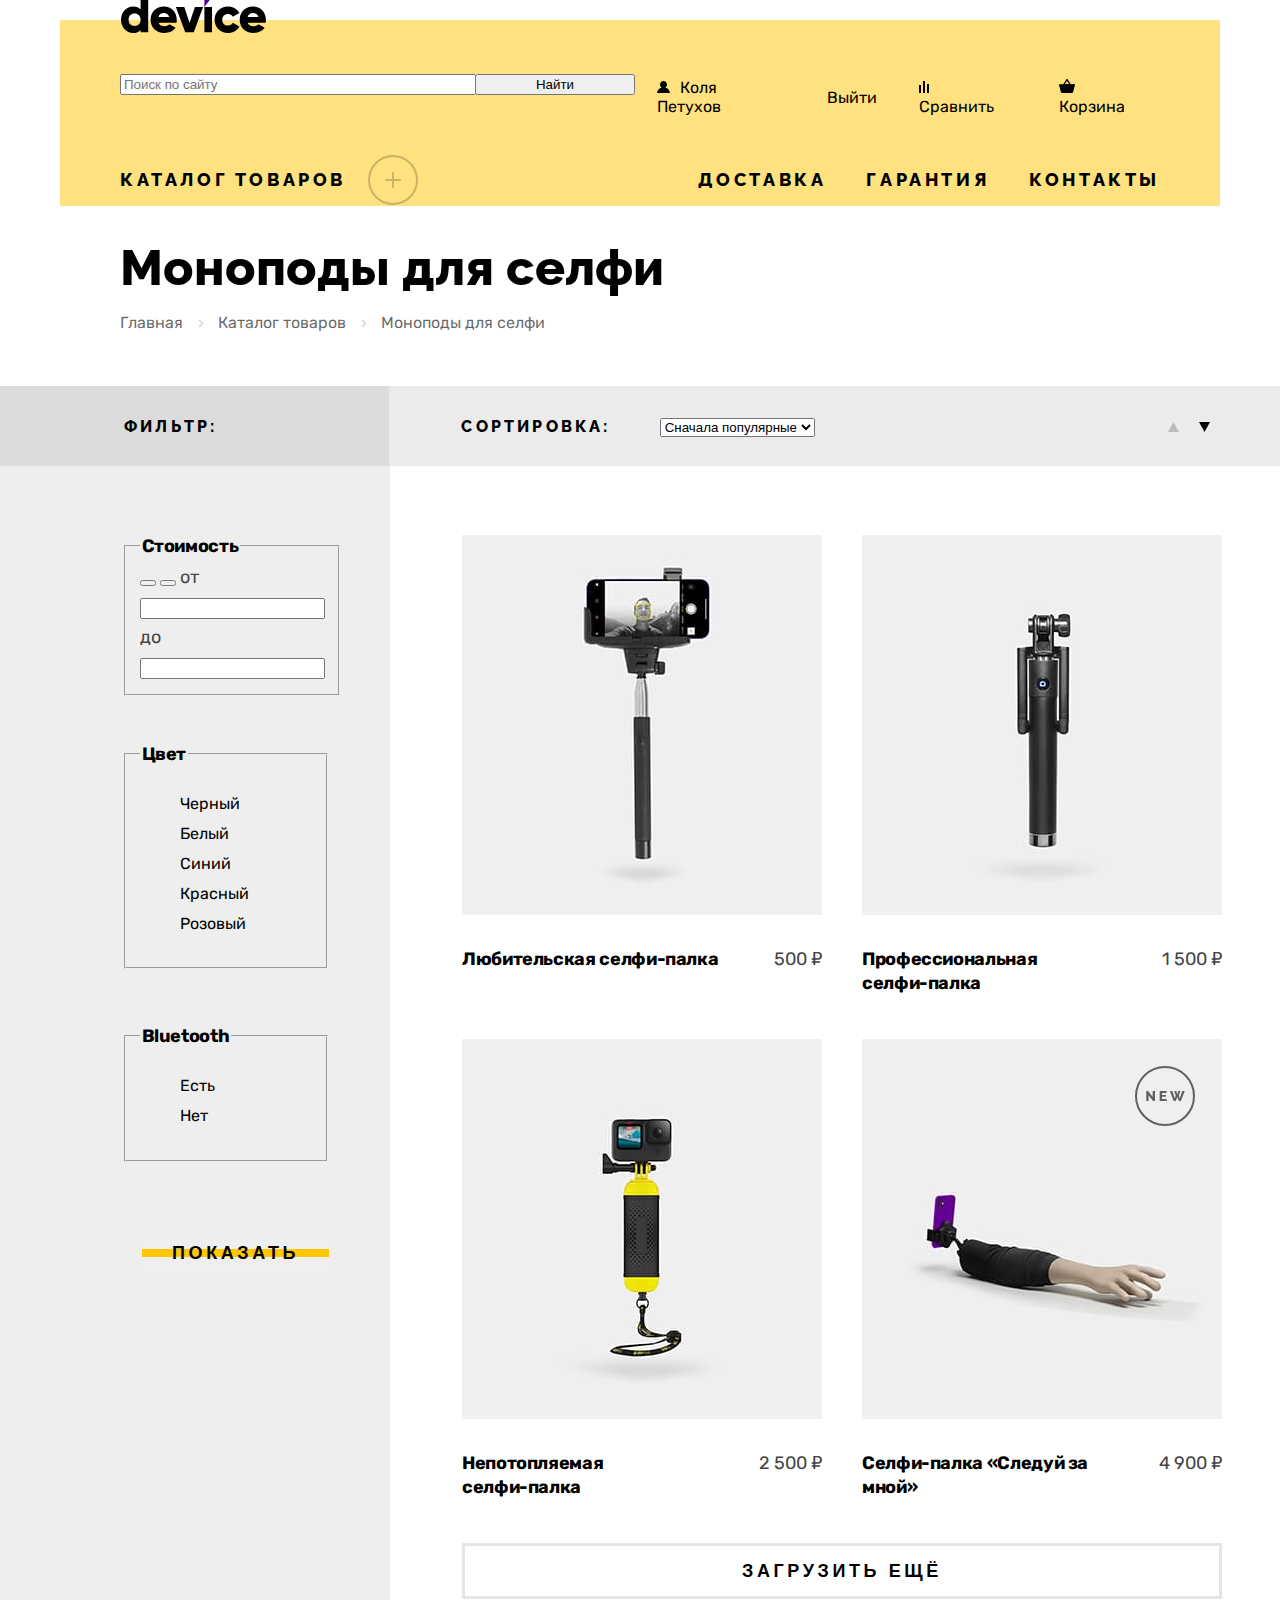
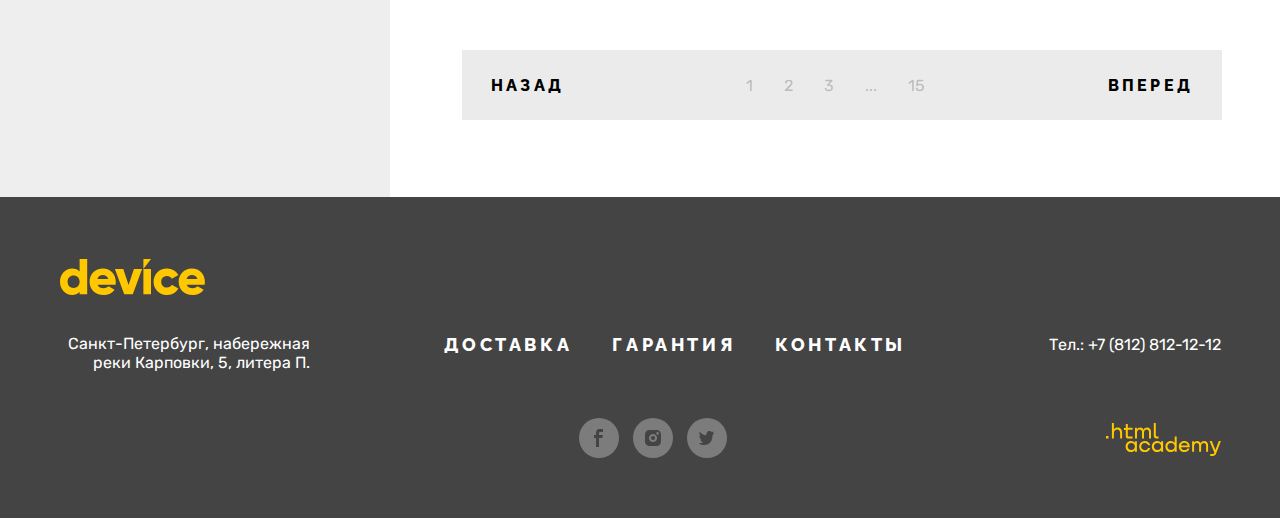
==== commit b2e237ba: "Декоративные элементы" ====
--- a/catalog.html
+++ b/catalog.html
@@ -20,22 +20,38 @@
         </form>
         <ul class="navigation-list">
           <li class="navigation-item">
-            <a class="navigation-link" href="#">Войти</a>
+            <a class="navigation-link" href="#">
+              <svg class="icon" aria-hidden="true" focusable="false" width="13" height="12" viewBox="0 0 13 12" fill="none" xmlns="http://www.w3.org/2000/svg">
+                <path d="M0 12h13c-.2-2.6-2.1-4.8-4.7-5.5 1-.6 1.7-1.7 1.7-3C10 1.6 8.4 0 6.5 0S3 1.6 3 3.5c0 1.3.7 2.4 1.7 3C2.1 7.2.2 9.4 0 12Z" fill="#000"/>
+              </svg>Коля Петухов</a>
           </li>
           <li class="navigation-item">
-            <a class="navigation-link" href="#">Сравнить</a>
+            <a class="navigation-link entered" href="#">Выйти</a>
           </li>
           <li class="navigation-item">
-            <a class="navigation-link" href="#">Корзина</a>
+            <a class="navigation-link" href="#">
+              <svg class="icon" aria-hidden="true" focusable="false" width="10" height="12" viewBox="0 0 10 12" fill="none" xmlns="http://www.w3.org/2000/svg">
+                <path d="M6 0H4v12h2V0ZM2 4H0v8h2V4Zm8-1H8v9h2V3Z" fill="#000"/>
+              </svg>
+              Сравнить</a>
+          </li>
+          <li class="navigation-item">
+            <a class="navigation-link" href="#">
+              <svg class="icon" aria-hidden="true" focusable="false" width="16" height="14" viewBox="0 0 16 14" fill="none" xmlns="http://www.w3.org/2000/svg"><path d="m15.3 5-3.5.2L8.6.3C8.5.1 8.2 0 8 0c-.2 0-.5.1-.6.3L4.2 5.2H.7c-.4 0-.7.3-.7.7v.2l1.9 6.8c.2.7.7 1.1 1.4 1.1h9.4c.7 0 1.2-.4 1.4-1.1L16 6v-.2c0-.4-.3-.8-.7-.8ZM8 1.9l2.2 3.2H5.9L8 1.9Z" fill="#000"/></svg>
+              Корзина</a>
           </li>
         </ul>
       </div>
       <nav class="main-container main-menu">
         <ul class="main-menu-list">
-          <li class="main-menu-item head-sub"><a class="main-menu-link" href="catalog.html">Каталог товаров</a>
+          <li class="main-menu-item head-sub">
+            <a class="main-menu-link sub-menu-link-title" href="catalog.html">Каталог товаров
+              <svg class="more" aria-hidden="true" focusable="false" width="16" height="16" viewBox="0 0 16 16" fill="none" xmlns="http://www.w3.org/2000/svg"><path d="M16 7H9V0H7v7H0v2h7v7h2V9h7V7Z" fill="#000"/></svg>
+              </a>
             <ul class="sub-menu-list">
               <li class="sub-menu-item">
-                <a class="sub-menu-link" href="#">Виртуальная реальность</a>
+                <a class="sub-menu-link" href="#">
+                  Виртуальная реальность</a>
               </li>
               <li class="sub-menu-item">
                 <a class="sub-menu-link" href="#">Моноподы для cелфи</a>
@@ -74,11 +90,11 @@
                 <li class="breadcrumbs-item">
                   <a class="breadcrumbs-link" href="index.html">Главная</a>
                 </li>
-                <li class="breadcrumbs-item">
-                  <a class="breadcrumbs-link">Каталог товаров</a>
+                <li class="breadcrumbs-item ">
+                  <a class="breadcrumbs-link" href="#">Каталог товаров</a>
                 </li>
                 <li class="breadcrumbs-item">
-                    <a class="breadcrumbs-link">Моноподы для селфи</a>
+                    <a class="breadcrumbs-link" href="#">Моноподы для селфи</a>
                   </li>
               </ul>
           </header>
@@ -99,10 +115,16 @@
                 </select>
                 <button class="visually-hidden" type="submit">Отсортировать продукты</button>
               </form>
-              <a href="#" class="button button-light">
+              <a href="#" class="card-grid-toggle">             
+                <svg aria-hidden="true" focusable="false" width="11" height="10" viewBox="0 0 11 10" fill="none" xmlns="http://www.w3.org/2000/svg">
+                  <path d="M5.5 0 11 10H0" fill="#000" opacity=".2"/>
+                </svg>
                 <span class="visually-hidden">Сортировка от популярного к менее популярному</span>
               </a>
-              <a class="button" href="#">
+              <a class="card-grid-toggle" href="#">
+                <svg aria-hidden="true" focusable="false" width="11" height="10" viewBox="0 0 11 10" fill="none" xmlns="http://www.w3.org/2000/svg">
+                  <path d="M5.5 10 0 0h11" fill="#000"/>
+                </svg>
                 <span class="visually-hidden">Сортировка от непопулярного к популярному</span>
               </a>
             </div>
@@ -187,7 +209,7 @@
                       </li>
                     </ul>
                   </fieldset>      
-                  <button class="button" type="submit">Показать</button>
+                  <button class="button btn" type="submit">Показать</button>
                 </form>
               </aside>
               <section class="catalog-list"> 
@@ -219,7 +241,7 @@
                     </a>
                     <b class="product-card-price">2 500 ₽</b>
                   </li>
-                  <li class="product-card">
+                  <li class="product-card new">
                     <a class="product-card-link" href="#">
                       <img class="product-card-image" src="img/catalog/product-4.jpg" width="360" height="380" alt="Селфи-палка «Следуй за мной»">
                     </a>
@@ -233,7 +255,7 @@
                 <div class="">
                 <ul class="pagination">
                   <li class="pagination-item">
-                    <a class="pagination-link pagination-prev pagination-disabled">Назад</a>
+                    <a class="pagination-prev pagination-disabled">Назад</a>
                   </li>
                   <li class="pagination-item">
                     <a class="pagination-link pagination-current">1</a>
@@ -251,7 +273,7 @@
                     <a class="pagination-link" href="#">15</a>
                   </li>
                   <li class="pagination-item">
-                    <a class="pagination-link pagination-next" href="#">Вперед</a>
+                    <a class="pagination-next" href="#">Вперед</a>
                   </li>
                 </ul>    
               </section>
@@ -277,31 +299,39 @@
        </ul>
      </section>
      <section class="footer-social">
-       <h2 class="visually-hidden">Социальные сети</h2>
-       <ul class="footer-social-list">
-         <li class="footer-social-item">
-           <a class="button" href="#">
-             <span class="visually-hidden">Фейсбук</span>
-           </a>
-         </li>          
-         <li class="footer-social-item">
-           <a class="button" href="#">
-             <span class="visually-hidden">Инстаграм</span>
-           </a>
-         </li>          
-         <li class="footer-social-item">
-           <a class="button" href="#">
-             <span class="visually-hidden">Твиттер</span>
-           </a>
-         </li>
-       </ul>
+      <h2 class="visually-hidden">Социальные сети</h2>
+      <ul class="footer-social-list">
+        <li class="footer-social-item">
+          <a class="footer-social-link" href="#">
+            <svg class="footer-social-icon" aria-hidden="true" focusable="false" width="9" height="18" viewBox="0 0 9 18" fill="none" xmlns="http://www.w3.org/2000/svg"><path d="M6.5 3H9V0H5.6C2.8 0 2 1.7 2 4.2V6H0v3h2v9h3V9h3.3l.6-3H5V4.5C5 3.7 5.3 3 6.5 3Z" fill="#444"/></svg>
+            <span class="visually-hidden">Фейсбук</span>
+          </a>
+        </li>          
+        <li class="footer-social-item">
+          <a class="footer-social-link" href="#">
+            <svg class="footer-social-icon" aria-hidden="true" focusable="false" width="16" height="16" viewBox="0 0 16 16" fill="none" xmlns="http://www.w3.org/2000/svg"><path d="M8 10a2 2 0 1 0 0-4 2 2 0 0 0 0 4Z" fill="#444"/><path d="M14.7 1.3c-.9-.9-2-1.3-3.4-1.3H4.7C1.9 0 0 1.9 0 4.7v6.6c0 1.4.4 2.6 1.4 3.4.9.9 2 1.3 3.3 1.3h6.6c1.4 0 2.6-.4 3.4-1.3.8-.9 1.3-2 1.3-3.4V4.7c0-1.4-.4-2.6-1.3-3.4ZM8 12.1c-2.2 0-4.1-1.8-4.1-4.1S5.8 3.9 8 3.9c2.2 0 4.1 1.8 4.1 4.1s-1.9 4.1-4.1 4.1Zm4.6-7.4c-.7 0-1.3-.5-1.3-1.3s.5-1.3 1.3-1.3c.7 0 1.3.6 1.3 1.3 0 .7-.6 1.3-1.3 1.3Z" fill="#444"/></svg>
+            <span class="visually-hidden">Инстаграм</span>
+          </a>
+        </li>          
+        <li class="footer-social-item">
+          <a class="footer-social-link" href="#">
+            <svg class="footer-social-icon" aria-hidden="true" focusable="false" width="15" height="14" viewBox="0 0 15 14" fill="none" xmlns="http://www.w3.org/2000/svg"><g clip-path="url(#a)"><path d="M9.7.1c1.5-.5 2.6.3 3.2 1.1.5-.2 1.1-.4 1.7-.6 0 .8-.5 1.4-.8 1.6.7.2 1.2-.4 1.2-.4-.1.9-.9 1.7-1.4 1.9-.2 6.3-2.8 10.4-8.9 10.3h-.4C4 14 .6 13.6 0 12.2c2 .2 3.4-.4 4.1-1.1-.8-.3-2.4-.4-2.6-2.8.3.2.5.3 1.1.2C1.5 7.7.3 7 .4 5c.3.3.9.5 1.2.4C1 5.2-.2 2.3.8.8c1.6 1.7 3.3 3.4 6.3 3.5.2-2.1 1-3.5 2.6-4.2Z" fill="#444"/>
+            </g><defs><clipPath id="a"><path fill="#fff" d="M0 0h15v14H0z"/></clipPath></defs></svg>
+            <span class="visually-hidden">Твиттер</span>
+          </a>
+        </li>
+      </ul>
      </section>
      </div>
      <div class="footer-contact-phone">
        <address class="footer-contacts-phone">
          <a class="contacts-phone-footer" href="tel:88128121212">Тел.: +7 (812) 812-12-12</a>
        </address>
-       <p class="about-text"><a class="htmlacademy-link" href="https://htmlacademy.ru/">.html academy</a></p>
+       <p class="about-text"><a class="htmlacademy-link" href="https://htmlacademy.ru/">
+        <svg aria-hidden="true" focusable="false" width="115" height="33" viewBox="0 0 115 33" fill="none" xmlns="http://www.w3.org/2000/svg">
+          <path d="M0 12.9v2.6h2.5v-2.6H0ZM11.6 4.5c-1.6 0-2.8.7-3.6 1.7h-.1V0h-2v15.5h2v-5.3c0-2.1 1.3-3.6 3.3-3.6 1.8 0 2.9 1.4 2.9 3.2v5.7h2V9.4c.1-3-1.8-4.9-4.5-4.9ZM26.6 4.8h-4.8V1.1h-2v3.8h-1.9v2h1.9v6c0 1.7 1 2.7 2.7 2.7h4.1v-2h-3.7c-.7 0-1.1-.4-1.1-1.1V6.8h4.8v-2ZM41.1 4.6c-1.6 0-2.9.8-3.5 2.1h-.1c-.6-1.2-1.8-2.1-3.4-2.1-1.4 0-2.5.8-3.1 1.8h-.1V4.8H29v10.6h2V10c0-2 1-3.5 2.6-3.5 1.5 0 2.4 1 2.4 2.6v6.3h2V9.8c0-2.4 1.4-3.3 2.6-3.3 1.5 0 2.4 1 2.4 2.6v6.3h2V8.9c.1-2.5-1.4-4.3-3.9-4.3ZM47.8 12.7c0 1.7 1 2.7 2.8 2.7h2v-2h-1.7c-.7 0-1.1-.4-1.1-1.1V0h-2v12.7ZM28.9 19.7c-.9-1.1-2.2-1.8-3.9-1.8-3.1 0-5.4 2.3-5.4 5.6s2.3 5.6 5.4 5.6c1.8 0 3-.8 3.8-1.9h.1v1.6h2V18.2h-2v1.5Zm-3.6 7.4c-2.2 0-3.6-1.6-3.6-3.6s1.4-3.6 3.6-3.6 3.6 1.6 3.6 3.6c0 1.9-1.4 3.6-3.6 3.6ZM44.2 22c-.5-2.4-2.6-4.1-5.4-4.1a5.4 5.4 0 0 0-5.6 5.6c0 3.1 2.2 5.6 5.6 5.6 2.8 0 4.9-1.8 5.4-4.2h-2.1a3.4 3.4 0 0 1-3.3 2.3c-2.2 0-3.6-1.6-3.6-3.6s1.4-3.6 3.6-3.6c1.6 0 2.8 1 3.3 2.2h2.1V22ZM55.1 19.7c-.9-1.1-2.2-1.8-3.9-1.8-3.1 0-5.4 2.3-5.4 5.6s2.3 5.6 5.4 5.6c1.8 0 3-.8 3.8-1.9h.1v1.6h2V18.2h-2v1.5Zm-3.6 7.4c-2.2 0-3.6-1.6-3.6-3.6s1.4-3.6 3.6-3.6 3.6 1.6 3.6 3.6c0 1.9-1.5 3.6-3.6 3.6ZM68.7 19.8c-.9-1.1-2.2-1.9-3.9-1.9-3.1 0-5.4 2.3-5.4 5.6s2.2 5.6 5.4 5.6c1.7 0 3-.8 3.8-1.8h.1v1.5h2V13.4h-2v6.4Zm-3.6 7.3c-2.2 0-3.6-1.6-3.6-3.6s1.4-3.6 3.6-3.6 3.6 1.6 3.6 3.6c-.1 2-1.5 3.6-3.6 3.6ZM78.3 17.9c-3.3 0-5.5 2.5-5.5 5.6 0 3 2.1 5.6 5.5 5.6 2.5 0 4.5-1.3 5.2-3.6h-2.1c-.5 1-1.6 1.6-3 1.6-1.9 0-3.3-1.3-3.4-2.9h8.8c.2-3.6-2-6.3-5.5-6.3Zm0 1.9c1.7 0 3 1 3.3 2.6h-6.5c.3-1.5 1.5-2.6 3.2-2.6ZM98.2 17.9c-1.6 0-2.9.8-3.6 2h-.1c-.6-1.2-1.8-2-3.4-2-1.4 0-2.5.7-3.1 1.8v-1.5h-1.9v10.6h2v-5.4c0-2 1-3.4 2.6-3.5 1.5 0 2.4 1 2.4 2.6v6.3h2v-5.6c0-2.4 1.4-3.3 2.6-3.3 1.5 0 2.4 1 2.4 2.6v6.3h2v-6.5c.1-2.6-1.4-4.4-3.9-4.4ZM109.4 27l-3.6-8.9h-2.2l4.8 11.6c-.3.9-.7 1.2-1.7 1.2h-2.5v2h2.5c1.8 0 2.8-.8 3.5-2.6l4.7-12.2h-2.1l-3.4 8.9Z" fill="#FFC700"/>
+        </svg>
+      </a></p>
    </div>
  </div>
    </footer>
--- a/css/styles.css
+++ b/css/styles.css
@@ -65,7 +65,7 @@
 
 .user-menu {
     display: flex;
-    margin: 35px 59px 29px 60px;
+    margin: 35px auto 29px 60px;
 }
 
 .header-logo-container {
@@ -79,20 +79,21 @@
 }
 
 .main-menu-item {
-    padding: 15px 0;
+    padding: 10px 0;
 }
 
 .main-menu-item:nth-child(3) {
-    margin-right: 90px;
-    margin-left: 30px;
+    /*margin-right: 90px;
+    margin-left: 30px;*/
 }
 
 .main-menu-list {
     display: flex;
-    margin: 0 auto;
-    width: 1041px;
     padding: 0;
     padding-bottom: 125px;
+    margin: 0px;
+    margin-left: 40px;
+    margin-right: 40px;
 }
 
 .main-menu-list li:hover .sub-menu-list{
@@ -112,26 +113,28 @@
     background-color: #FFE17F;
     font-size: 12px;
     display: none;
-    left: -59px;
+    left: -40px;
+    top: 50px; 
 } 
 .search {
-    width: 550px;
+    width: 516px;
 }
 .search input {
     width: 356px;
-    margin: 0;
+    box-sizing: border-box;
 }
 
 .search button {
     width: 160px;
-    margin: 0;
+    margin-left: -5px;
+    box-sizing: border-box;
 }
 
 .navigation-list {
     display: flex;
     margin: 0;
     padding: 0;
-    width: 535px; 
+    width: 540px;
 }
 
 .navigation-item {
@@ -149,7 +152,6 @@
 }
 
 .head-sub {
-    width: 236px;
     margin-right: auto;
     position: relative;
 }
@@ -166,7 +168,7 @@
     color: #000000;
 
     margin: 0;
-    padding: 0;
+    padding: 14px 20px 15px 20px;
 }
 .sub-menu-link {
     font-style: normal;
@@ -177,6 +179,7 @@
     text-transform: none;
     letter-spacing: 0;
     text-decoration: none;
+    padding: 3px 15px 5px 15px;
 }
 
  h2.visually-hidden {
@@ -191,13 +194,15 @@
     color: #000000;
     text-decoration: none;
     display: block;
+    padding: 10px 21px;
 }
 
 
 .items {
     margin-bottom: 70px;
     margin-top: -150px;
-    counter-reset:  slider;    
+    counter-reset:  slider;
+    
 }
 
 .item {
@@ -290,6 +295,10 @@
     letter-spacing: -0.02em;
     color: #000000;
     text-decoration: none;
+
+    width: 160px;
+    padding-top: 193px;
+    display: block;
 }
 
 .item-title, 
@@ -317,13 +326,15 @@
 }
 
 .support {
-    background-color: #F0F0F0;  
+    background-color: #F0F0F0;
+    position: relative;  
 }
 
 .support-container {
     display: flex;
     width: 1161px;
     margin: 0 auto;
+    position: relative;
 }
 
 
@@ -349,8 +360,8 @@
 }
 
 .delivery .button {
-    padding-top: 37px;
-    padding-bottom: 43px;
+    padding: 0;
+    border: none;
     width: 1160px;
 }
 
@@ -494,6 +505,7 @@
     margin-left: auto;
     margin-bottom: 143px;
     margin-top: 13px;
+    position: relative;
 }
 
 footer {
@@ -539,10 +551,12 @@
     display: flex;
     justify-content: center;
     padding: 0px;
+    height: 40px;
 }
 
 .footer-social-item {
     margin-right: 14px;
+    width: 40px;
 }
 
 .footer-social-item:last-child {
@@ -565,11 +579,17 @@
     text-align: center;
     letter-spacing: 0.2em;
     text-transform: uppercase;
+    padding: 14px 20px 15px 20px;
 }
 
 .about-text {
     font-style: normal;
     margin: 0;
+    text-align: end;
+}
+
+.about-text-adress {
+    font-style: normal;
 }
 
 .footer-contact-phone {
@@ -585,10 +605,13 @@
     font-style: normal;
     font-size: 16px;
     line-height: 30px;
+    padding: 3px 15px 5px 15px;
+    margin-right: -15px;
 }
 
 .htmlacademy-link {
     color: #FFC700;
+    margin-right: -10px;
 }
 
 .breadcrumbs {
@@ -596,10 +619,12 @@
     padding: 0;
     margin: 0;
     margin-bottom: 49px;
+    position: relative;
 }
 
 .breadcrumbs-item {
-    margin-right: 15px;
+    margin-right: 23px;
+    position: relative;
 }
 
 .breadcrumbs-link {
@@ -607,9 +632,10 @@
     font-weight: normal;
     font-size: 16px;
     line-height: 19px;
-    opacity: 0.6;
     text-decoration: none;
-    color: black;
+    color: rgba(0, 0, 0, 0.6);
+    padding: 5px 12px;
+    margin-left: -12px;
 
 }
 
@@ -740,9 +766,9 @@
     font-size: 16px;
     line-height: 19px;
     text-align: center;
-    opacity: 0.3;
     text-decoration: none;
-    color: #444444;
+    color: rgba(68, 68, 68, 0.3);
+    padding: 8px 16px 11px 15px;
 }
 
 .pagination-prev,
@@ -757,6 +783,8 @@
     text-transform: uppercase;
     color: #000000;
     opacity: 1;
+    padding: 25px 29px;
+    text-decoration: none;
 }
 
 .product-card-title-link {
@@ -812,18 +840,12 @@
     height: 70px;
 }
 
-.pagination-link {
-    padding: 20px 15px;
-}
-
 .pagination-item:first-child {
     margin-right: auto;
-    margin-left: 15px;
 }
 
 .pagination-item:last-child {
     margin-left: auto;
-    margin-right: 15px;
 }
 
 .group1 {
@@ -844,6 +866,8 @@
     grid-template-columns: 280px min-content;
     grid-template-rows: 380px min-content;
     row-gap: 32px;
+    position: relative;
+
 }
 
 .product-card-link {
@@ -856,3 +880,547 @@
     font-size: 18px;
 }
 
+.icon {
+    margin-right: 10px;
+}
+
+
+/*
+li.head-sub::after {
+    content: "";
+    position: absolute;
+    top: 4px;
+    right: 7px;
+    width: 50px;
+    height: 50px;
+
+
+    background: #FFE17F;
+    opacity: 0.2;
+    background: url("../img/more.svg") no-repeat 50% 50%;
+
+
+    border: 2px solid #000000;
+    border-radius: 50%;
+    box-sizing: border-box;
+}
+*/
+
+.more {
+    border: 2px solid #000000;
+    border-radius: 50%;
+    box-sizing: border-box;
+    opacity: 0.2;
+    padding: 15px;
+    width: 50px;
+    height: 50px;
+    position: absolute;
+    top: 0px;
+    left: 268px;
+}
+
+
+.categories-item-img {
+    width: 160px;
+    height: 160px;
+    background-color: #FFE17F;
+    position: relative;
+    margin-bottom: 33px;
+    
+}
+
+.categories-item-img svg {
+    position: absolute;
+    margin: auto;
+    top: 0;
+    left: 0;
+    bottom: 0;
+    right: 0;
+}
+
+.btn {
+    display: inline-block;
+    padding: 10px 30px;
+    margin: 20px;
+    position: relative;
+    z-index: 100;
+    transition: all 1s ease-in;
+    border: none;
+}
+  
+.btn::before {
+    content:'';
+    display: inline-block;
+    width: 100%;
+    height: 8px;
+    background-color: #FFC700;
+    position: absolute;
+    top: calc(54% - 6px);
+    z-index: -1;
+    left: 0;
+    transition: all 0.5s ease-in;
+}
+  
+.btn:hover::before {
+    height: 100%;
+    top: 0;
+    transition: all 0.5s ease-in;
+}
+  
+.btn-2::before {
+    background-color: #FFE17F;
+}
+
+.support-btn-delivery:checked ~ .support-nav label[for=support-delivery]::after,
+.support-btn-guarantee:checked ~ .support-nav label[for=support-guarantee]::after,
+.support-btn-credit:checked ~ .support-nav label[for=support-credit]::after {
+    top: 0;
+    height: 100%;
+    width: 280px;
+    background-color: #000;
+}
+
+.support-container::after {
+    content: "";
+    position: absolute;
+    left: 255px;
+    width: 7px;
+    min-height: 318px;
+    background-color: #000;
+}
+
+
+.support-btn-delivery:checked ~ .support-text .support-item:nth-child(1),
+.support-btn-guarantee:checked ~ .support-text .support-item:nth-child(2),
+.support-btn-credit:checked ~ .support-text .support-item:nth-child(3) {
+    position: relative;
+    z-index: 1;
+    opacity: 1
+}
+
+.support-item {
+    position: absolute;
+    z-index: 0;
+    top: -3px;
+    left: 1px;
+    width: 100%;
+    height: 100%;
+    padding-top: 2px;
+    opacity: 0;
+}
+
+.button-icon {
+    width: 125px;
+    height: 100px;
+    background-color: #FFE17F;
+    position: relative;
+}
+
+.button-icon svg {
+    position: absolute;
+    margin: auto;
+    top: 0;
+    left: 0;
+    bottom: 0;
+    right: 0;
+}
+
+.button-delivery {
+    display: flex;
+}
+
+.button-delivery-text {
+    margin: auto;
+}
+
+.button-info {
+    position: relative;
+    width: 40px;
+    height: 40px;
+    border-radius: 50%;
+    background-color: rgba(220, 220, 220, 0.5);
+    margin-top: 29px;
+    margin-right: 33px;
+    margin-bottom: 31px;
+}
+
+.button-info svg {
+    position: absolute;
+    margin: auto;
+    top: 0;
+    left: 0;
+    bottom: 0;
+    right: 0;
+    opacity: 0.3;
+}
+
+
+
+.newsletter-free::before {
+    content: "";
+    width: 14px;
+    height: 14px;
+    background: url("../img/tick-big.svg") no-repeat;
+    position: absolute;
+    top: 8px;
+    left: -28px;
+}
+
+/*
+.footer-social-link {
+    display: block;
+    background-repeat: no-repeat;
+    background-position: center;
+    width: 40px;
+    height: 40px;
+    background-color: rgba(255, 255, 255, 0.3);
+    border-radius: 50%;
+    background-image: url("../img/socials/facebook.svg");
+
+}
+  
+.footer-social-fb {
+    background-image: url("../img/socials/facebook.svg");
+}
+  
+.footer-social-tw {
+    background-image: url("../img/socials/instagram.svg");
+}
+  
+.footer-social-inst {
+    background-image: url("../img/socials/twitter.svg");
+}*/
+
+.footer-social-icon {
+    position: absolute;
+    top: 0;
+    right: 0;
+    bottom: 0;
+    left: 0;
+    margin: auto;
+    fill: #DBDBDB;
+}
+
+  .footer-social-link {
+    position: relative;
+    display: block;
+    background-repeat: no-repeat;
+    background-position: center;
+    width: 40px;
+    height: 40px;
+    background-color: rgba(255, 255, 255, 0.3);
+    border-radius: 50%;
+}
+
+.new::before {
+    content: "";
+    width: 60px;
+    height: 60px;
+    background: url("../img/new.svg") no-repeat;
+    position: absolute;
+    top: 27px;
+    left: 273px;
+}
+
+.breadcrumbs-item::before {
+    content: "";
+    position: absolute;
+    top: 13px;
+    left: -19px;
+    width: 4px;
+    height: 8px;
+    background: url("../img/catalog/nav-arrow.svg") no-repeat;
+}
+  
+.breadcrumbs-item:first-child::before {
+    content: none;
+}
+
+.breadcrumbs-link:hover {
+    color: #000000;
+    opacity: 1;
+}
+
+.breadcrumbs-link:active {
+    color: #000000;
+    opacity: 0.3;
+
+}
+
+.sorting-type {
+    margin-right: auto;
+}
+
+.card-grid-toggle {
+    align-self: flex-end;
+    padding: 0 10px;
+}
+
+.support-description {
+    position: relative;
+    width: 500px;
+}
+
+.support-description-delivery::after {
+    content: "";
+    position: absolute;
+    top: -69px;
+    left: 558px;
+    width: 136px;
+    height: 164px;
+    background: url("../img/support/delivery.svg") no-repeat;
+}
+
+.support-description-guarantee::after {
+    content: "";
+    position: absolute;
+    top: -69px;
+    left: 558px;
+    width: 171px;
+    height: 195px;
+    background: url("../img/support/warranty.svg") no-repeat;
+}
+
+.support-description-credit::after {
+    content: "";
+    position: absolute;
+    top: -69px;
+    left: 558px;
+    width: 156px;
+    height: 188px;
+    background: url("../img/support/credit.svg") no-repeat;
+}
+ /*
+.arrow-previous,
+.arrow-next {
+    position: absolute;
+    width: 20px;
+    height: 60px;    
+    top: 250px;   
+}
+
+.arrow-previous {
+    left: 19px;
+}
+
+.arrow-next {
+    left: 521px;
+}
+*/
+
+.search:focus,
+.submit:focus,
+.navigation-link:focus,
+.main-menu-link:focus,
+.sub-menu-link:focus,
+.footer-menu-link:focus,
+.footer-social-link:focus,
+.contacts-phone-footer:focus,
+.htmlacademy-link:focus {
+    outline: 2px solid #AF4FFF;
+    border-radius: 20px;
+}
+
+.categories-link:focus,
+.product-card-title-link:focus {
+    color: #AF4FFF;
+    outline: none;
+}
+
+.categories-item {
+    margin-bottom: 69px;
+}
+
+.categories-item:hover .categories-item-img {
+    background: #FFC700;
+}
+
+.categories-item:active .categories-item-img {
+    background: #FFC700;
+    opacity: 0.3;
+    outline: none;
+    color: #000000;
+}
+
+.button-delivery:focus,
+.newsletter-button:focus,
+.breadcrumbs-link:focus,
+.select-control:focus,
+.card-grid-toggle:focus,
+.pagination-show-more:focus,
+.pagination-link:focus,
+.pagination-prev:focus,
+.pagination-next:focus,
+.categories-item-img:focus-within {
+    outline: 5px solid #AF4FFF;
+}
+
+.pagination-link:focus {
+    outline-style: #AF4FFF;
+}
+
+.footer-social-link:focus {
+    background-color: #444444;
+}
+
+.footer-social-link:focus path {
+    fill: #FFFFFF;
+}
+
+.htmlacademy-link svg {
+    padding: 10px;
+    padding-bottom: 5px;
+}
+
+.navigation-link:hover,
+.sub-menu-link:hover {
+    opacity: 0.6;
+}
+.navigation-link:active,
+.sub-menu-link:active {
+    opacity: 0.3;
+    outline: none;
+}
+
+.main-menu-link:hover {
+    text-decoration-line: underline;
+    text-underline-offset: 2px;
+}
+
+.main-menu-link:active {
+    text-decoration-line: underline;
+    text-underline-offset: 2px;
+    opacity: 0.3;
+    outline: none;
+}
+
+.sub-menu-link-title:hover {
+    text-decoration-line: none;
+}
+
+.sub-menu-link-title:hover svg {
+    opacity: 1;
+}
+
+.sub-menu-link-title:active {
+    opacity: 0.3;
+    outline: none;
+}
+
+.button-delivery:hover .button-icon {
+    background-color: #FFC700;
+}
+
+.button-delivery:hover .button-info svg {
+    opacity: 1;
+}
+
+.button-delivery:hover .button-info {
+    background-color: #DCDCDC;
+}
+
+.button-delivery:active .button-info svg {
+    opacity: 0.3;
+}
+
+.button-delivery:active .button-icon svg {
+    opacity: 0.3;
+}
+
+.button-delivery:active .button-info {
+    background-color: #DCDCDC;
+}
+
+.newsletter-button:focus {
+    outline: 3px solid #AF4FFF;
+}
+
+.newsletter-button:hover {
+    background-color: #000000;
+    color: #FFFFFF;
+}
+
+.newsletter-button:active {
+    color: rgba(255, 255, 255, 0.3);
+    outline: none;
+}
+
+.footer-menu-link:hover {
+    text-decoration-line: underline;
+    text-underline-offset: 8px;
+    color: #FFC700;
+}
+
+.footer-menu-link:active {
+    text-decoration-line: underline;
+    text-underline-offset: 8px;
+    color: #FFC700;
+    opacity: 0.3;
+    outline: none;
+}
+
+.footer-social-link:hover {
+    background: #FFC700;
+}
+
+.footer-social-link:active {
+    background: #FFC700;
+    outline: none;
+}
+
+.footer-social-link:active path {
+    opacity: 0.3;
+    outline: none;
+}
+
+.contacts-phone-footer:hover {
+    color: #FFC700;
+}
+
+.contacts-phone-footer:active {
+    color: #FFC700;
+    opacity: 0.3;
+    outline: none;
+}
+
+.htmlacademy-link:hover path {
+    fill: #FFFFFF;
+}
+
+.htmlacademy-link:active path {
+    fill: #FFFFFF;
+    opacity: 0.3;
+    outline: none;
+}
+
+.card-grid-toggle:hover path {
+    fill: #000000;
+    opacity: 0.5;
+}
+
+.pagination-show-more:hover {
+    border-color: #000000;
+}
+
+.pagination-show-more:active {
+    border-color: #000000;
+    opacity: 0.3;
+}
+
+.pagination-next:hover {
+    background: #DCDCDC;
+}
+
+.pagination-next:active {
+    background: #DCDCDC;
+    color: rgba(0, 0, 0, 0.3);
+}
+
+.pagination-link:hover {
+    color: #444444;
+}
+
+.pagination-link:active {
+    color: #444444;
+    opacity: 0.1;
+}